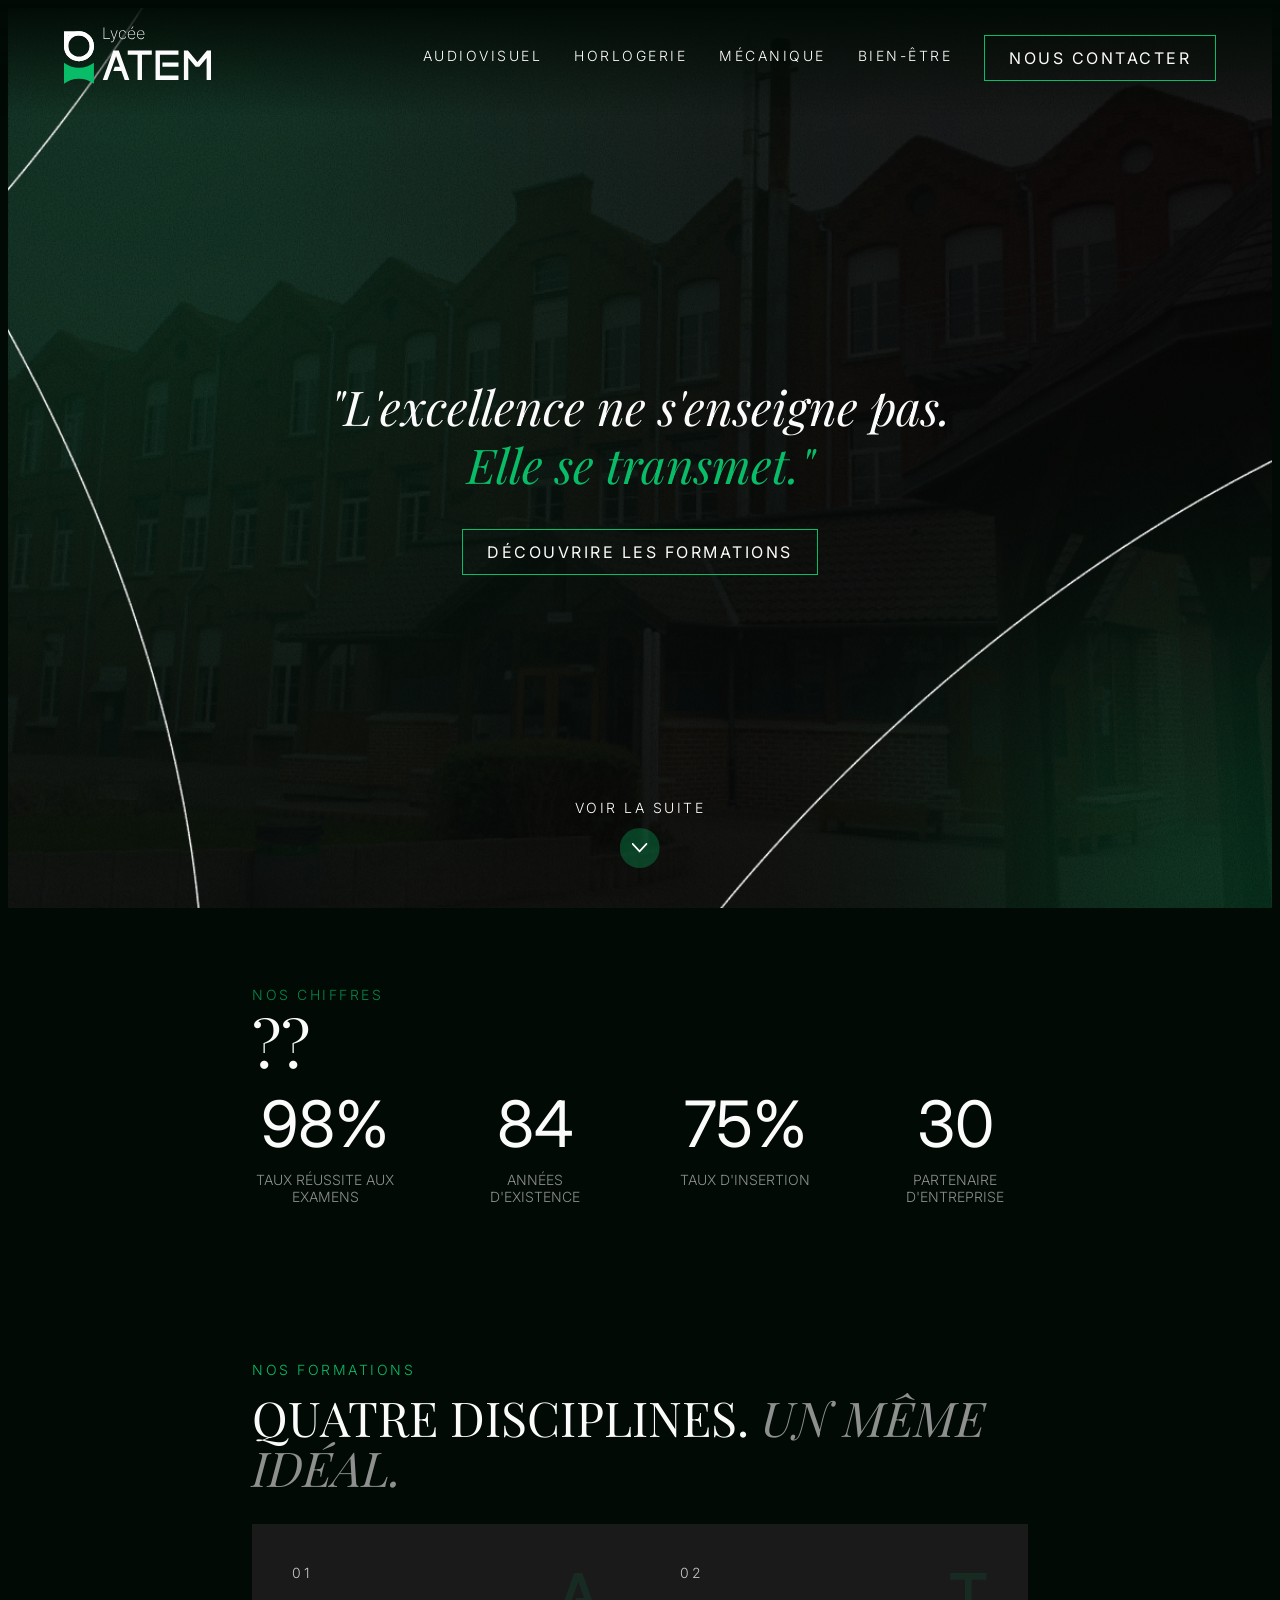
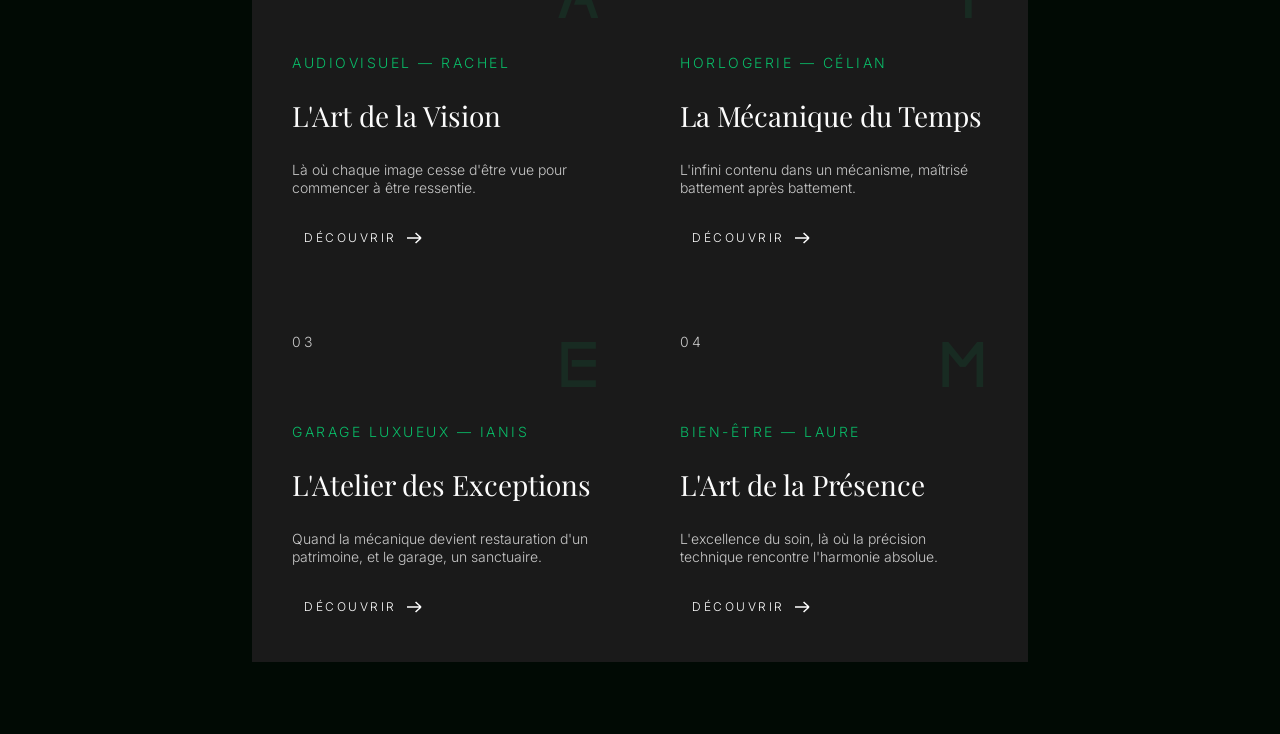
==== index.html @ f6d94c94 "section formations" ====
<!DOCTYPE html>
<html lang="fr">
<head>
    <meta charset="UTF-8">
    <meta name="viewport" content="width=device-width, initial-scale=1.0">
    <link rel="preconnect" href="https://fonts.googleapis.com">
    <link rel="preconnect" href="https://fonts.gstatic.com" crossorigin>
    <link href="https://fonts.googleapis.com/css2?family=Inter:ital,opsz,wght@0,14..32,100..900;1,14..32,100..900&display=swap" rel="stylesheet">
    <link rel="preconnect" href="https://fonts.googleapis.com">
    <link rel="preconnect" href="https://fonts.gstatic.com" crossorigin>
    <link href="https://fonts.googleapis.com/css2?family=Playfair+Display:ital,wght@0,400..900;1,400..900&display=swap" rel="stylesheet">
    <link rel="preconnect" href="https://fonts.googleapis.com">
    <link rel="preconnect" href="https://fonts.gstatic.com" crossorigin>
    <link href="https://fonts.googleapis.com/css2?family=Anta&display=swap" rel="stylesheet">
    <link rel="icon" type="image/svg+xml" href="./assets/img/State=Iconographique.svg">
    <link href="./assets/style.css" rel="stylesheet">
    <title>Lycée ATEM</title>
</head>
<body>
    <header>
        <img src="./assets/img/State=Logo.svg" alt="Logo ATEM">
        <nav>
            <a class="lien" href="audiovisuel.html">Audiovisuel</a>
            <a class="lien" href="horlogerie.html">Horlogerie</a>
            <a class="lien" href="mecanique.html">Mécanique</a>
            <a class="lien" href="bien-etre.html">Bien-être</a>
            <a class="btn btn-lg" href="contact.html">Nous Contacter</a>
        </nav>
    </header>
    <main>
        <section id="hero">
            <h1>"L'excellence ne s'enseigne pas. <span>Elle se transmet."</span></h1>
            <button class="btn btn-lg">Découvrire les formations</button>
            <div class="voir-suite">
                <p>VOIR LA SUITE</p>
                <button class="btn-scroll">
                    <img src="./assets/img/Vector.svg" alt="scroll down">
                </button>
            </div>
        </section>


        <section id="chiffre">
            <div id="titre">
                <p class="sous-titre">
                    nos chiffres
                </p>
                <h1>??</h1>
            </div>
           <div id="content_chiffre">
            <div class="content">
                <h1 class="exeption"> 98% </h1>
                <p>Taux réussite aux examens</p>
            </div>
            <div class="content">
                <h1 class="exeption"> 84 </h1>
                <p>Années d'existence</p>
            </div>
            <div class="content">
                <h1 class="exeption"> 75% </h1>
                <p>Taux d'insertion</p>
            </div>
            <div class="content">
                <h1 class="exeption"> 30 </h1>
                <p>Partenaire d'entreprise</p>
            </div>
           </div>
        </section>


        
        <section id="formations">
            <div class="titre">
                <p class="sous-titre">
                    Nos formations
                </p>
                <h1>quatre disciplines. <span id="gris">Un même idéal.</span></h1>
            </div>

            <div class="formations-grid">
                <div class="card">
                    <div class="card-header">
                        <span class="card-number">01</span>
                        <span class="card-lettre">A</span>
                    </div>
                    <p class="card-tag">AUDIOVISUEL — RACHEL</p>
                    <h2>L'Art de la Vision</h2>
                    <p class="card-desc">Là où chaque image cesse d'être vue pour commencer à être ressentie.</p>
                    <a class="card-link" href="#">DÉCOUVRIR <img src="./assets/img/Icon.svg" alt="fleche"></a>
                </div>
                <div class="card">
                    <div class="card-header">
                        <span class="card-number">02</span>
                        <span class="card-lettre">T</span>
                    </div>
                    <p class="card-tag">Horlogerie — Célian</p>
                    <h2>La Mécanique du Temps</h2>
                    <p class="card-desc">L'infini contenu dans un mécanisme, maîtrisé battement après battement.</p>
                    <a class="card-link" href="#">DÉCOUVRIR <img src="./assets/img/Icon.svg" alt="fleche"></a>
                </div>
                <div class="card">
                    <div class="card-header">
                        <span class="card-number">03</span>
                        <span class="card-lettre">E</span>
                    </div>
                    <p class="card-tag">Garage Luxueux — Ianis</p>
                    <h2>L'Atelier des Exceptions</h2>
                    <p class="card-desc">Quand la mécanique devient restauration d'un patrimoine, et le garage, un sanctuaire.</p>
                    <a class="card-link" href="#">DÉCOUVRIR <img src="./assets/img/Icon.svg" alt="fleche"></a>
                </div>
                <div class="card">
                    <div class="card-header">
                        <span class="card-number">04</span>
                        <span class="card-lettre">M</span>
                    </div>
                    <p class="card-tag">Bien-être — Laure</p>
                    <h2>L'Art de la Présence</h2>
                    <p class="card-desc">L'excellence du soin, là où la précision technique rencontre l'harmonie absolue.</p>
                    <a class="card-link" href="#">DÉCOUVRIR <img src="./assets/img/Icon.svg" alt="fleche"></a>
                </div>
        </section>
    </main>

    <footer>

    </footer>
</body>
</html>
---- assets/style.css ----
:root {
    /*couleur Light*/
    --color-light-50: #ffffff;
    --color-light-100: #fbfbfb;
    --color-light-200: #f7f7f7;
    --color-light-300: #f3f3f3;
    --color-light-400: #efefef;
    --color-light-500: #e6e6e6;
    --color-light-600: #dedede;
    --color-light-700: #d6d6d6;
    --color-light-800: #c9c9c9;
    /*couleur Dark*/
    --color-dark-50: #383838;
    --color-dark-100: #333333;
    --color-dark-200: #2E2E2E;
    --color-dark-300: #292929;
    --color-dark-400: #242424;
    --color-dark-500: #1F1F1F;
    --color-dark-600: #1A1A1A;
    --color-dark-700: #010D04;
    --color-dark-800: #010A04;
    /*couleur Dark*/
    --color-primary-50: #62E7A8;
    --color-primary-100: #55E19F;
    --color-primary-200: #3CD48D;
    --color-primary-300: #22C87A;
    --color-primary-400: #09BC68;
    --color-primary-500: #079854;
    --color-primary-600: #057440;
    --color-primary-700: #04502C;
    --color-primary-800: #033E22;

    /* Familles de polices */
    --font-txt: "Inter", sans-serif;
    --font-titre: "Playfair Display", serif;

    /* Tailles */
    --font-size-txt:   14px;
    --font-size-h2:   28px;
    --font-size-h1:  48px;

    /* Graisse */
    --font-weight-txt: 300;
    --font-weight-h: 400;

    /* Letter spacing */
    --letter-spacing-txt: 2.5px;

    /* Line height */
    --line-height-txt:  18px;
    --line-height-h2: 38px;
    --line-height-h1:  50px;


    /*Bordure*/
    --radius-sm: 8px;
    --radius-md: 14px;
    --radius-lg: 20px;
    --radius-rd: 1000px;

    /*padding*/
    --padding-header: 24px 64px;
}

/*Bouton*/

.btn{
    text-decoration: none;
    text-transform: uppercase;
    background: none;
    font-family: "Inter", sans-serif;
    letter-spacing: 2.5px;
    color: var(--color-light-100);
    border: 1px solid var(--color-primary-400);

    &:hover{
         background-color: color-mix(in srgb, var(--color-primary-400) 10%, transparent);
    }
    
}

.btn-sm{
    padding: 6px 12px;
    font-size: 12px;
}

.btn-md{
    padding: 8px 16px;
    font-size: 14px;
}

.btn-lg{
    padding: 12px 24px;
    font-size: 16px;
}

.titre{
        display: flex;
        flex-direction: column;
        align-items: flex-start;
        align-self: stretch;
    }

.sous-titre{
    font-family: var(--font-txt);
    color: var(--color-primary-400);
    font-size: var(--font-size-txt);
    font-weight: var(--font-weight-txt);
    letter-spacing: var(--letter-spacing-txt);
    text-transform: uppercase;
}




header {
    display: flex;
    justify-content: space-between;
    padding: var(--padding-header);
    background: linear-gradient(to bottom, var(--color-dark-800) 0%, transparent 100%);
    font-family: "Inter", sans-serif;
    letter-spacing: 2.5px;

    position: fixed;
    top: 0;
    left: 0;
    right: 0;
    z-index: 10;

    nav{
        display: flex;
        justify-content: end;
        align-items: center;
        gap: 32px;
    }

    .lien {
    text-decoration: none;
    text-transform: uppercase;
    font-size: 14px;
    font-weight: 300;
    color: var(--color-light-50);
    padding-bottom: 4px;
    position: relative;
    transition: color 200ms ease;

    &::after {
        content: '';
        position: absolute;
        bottom: 0;
        left: 0;
        width: 0%;
        height: 2px;
        background-color: var(--color-primary-400);
        transition: width 300ms ease;
    }

    &:hover {
        color: var(--color-primary-400);
    }

    &:hover::after {
        width: 100%;
    }
}}


body {
    background: var(--color-dark-800);
    color: var(--color-light-100);
}

h1{
    color: var(--color-light-100);
    font-family: var(--font-titre);
    font-size: var(--font-size-h1);
    font-weight: var(--font-weight-h);
    line-height: var(--line-height-h1);
    font-style: italic;
    span{
        color: var(--color-primary-400);
        display: block;
        margin-top: 8px; 
    }
}

#hero {
    position: relative;
    display: flex;
    flex-direction: column;
    align-items: center;
    justify-content: center;
    text-align: center;

    min-height: 100vh;

    background-image: url('./img/Background.png');
    background-size: cover;
    background-position: center;
    background-repeat: no-repeat;

    .btn{
    gap: 35px;
    }
}

.voir-suite {
    position: absolute;
    bottom: 40px;
    left: 50%;
    transform: translateX(-50%);
    display: flex;
    flex-direction: column;
    align-items: center;
    gap: 12px;

    p {
        font-family: var(--font-txt);
        color: var(--color-light-50);
        font-size: var(--font-size-txt);
        font-weight: var(--font-weight-txt);
        letter-spacing: var(--letter-spacing-txt);
        text-transform: uppercase;
        margin: 0;
    }

    .btn-scroll {
        display: flex;
        align-items: center;
        justify-content: center;
        width: 40px;
        height: 40px;
        border-radius: var(--radius-rd);
        border: 2px solid transparent;
        background-color: color-mix(in srgb, var(--color-primary-400) 30%, transparent);
        cursor: pointer;
        transition: all 400ms ease;

        img {
        width: 16px;
        transition: all 400ms ease;
        }

        &:hover {
        transform: scale(0.85) translateY(4px); 
    }
    }
}

#chiffre {
    display: flex;
    padding: 64px 244px;
    flex-direction: column;
    align-items: flex-start; 
    gap: 32px;
    align-self: stretch;

    .sous-titre{
    font-family: var(--font-txt);
    color: var(--color-primary-400);
    font-size: var(--font-size-txt);
    font-weight: var(--font-weight-txt);
    letter-spacing: var(--letter-spacing-txt);
    text-transform: uppercase;
}


    #content_chiffre{
        display: flex;
        align-items: flex-start;
        gap: 64px;
        width: 100%;
    }

    .content{
        display: flex;
        flex: 1;
        width: 200px;
        flex-direction: column;
        justify-content: center;
        align-items: center;
        gap: 8px;
    }
    
    h1{
        margin: 0;
        color: var(--color-light-100);
        font-family: var(--font-titre);
        font-size: 64px;
        font-weight: var(--font-weight-h);
        font-style: normal;    
    }
.exeption{
            font-family: var(--font-txt);
        }

    p{
        font-family: var(--font-txt);
        color: var(--color-light-800);
        font-size: var(--font-size-txt);
        font-weight: var(--font-weight-txt);
        text-transform: uppercase;
        text-align: center;
        opacity: 0.7; 
    }
}

#formations{
    display: flex;
    padding: 64px 244px;
    flex-direction: column;
    align-items: baseline;
    gap: 32px;
    align-self: stretch;

    h1{
        margin: 0;
        color: var(--color-light-100);
        font-family: var(--font-titre);
        font-size: var(--font-size-h1);
        font-weight: var(--font-weight-h);
        line-height: var(--line-height-h1);
        font-style: normal;
        text-transform: uppercase;
        gap: 8px;
        span#gris{
            display: inline;
            color: var(--color-light-800);
            font-style: italic;
            opacity: 0.7;
        } 
    }

    .formations-grid {
        display: grid;
        grid-template-columns: 1fr 1fr; 
        gap: 0px;
    }

    .card {
        display: flex;
        flex-direction: column;
        gap: 12px;
        padding: 40px;
        background-color: var(--color-dark-600);
    }

    .card-header {
    display: flex;
    justify-content: space-between;
    align-items: flex-start;
    }

    .card-number {
        font-family: "Inter", sans-serif;
        color: var(--color-light-800);
        font-size: var(--font-size-txt);
        font-weight: var(--font-weight-txt);
        line-height: var(--line-height-txt);
        letter-spacing: var(--letter-spacing-txt);
    }

    .card-lettre {
        font-family: "Anta", serif; 
        font-size: 64px;
        font-weight: var(--font-weight-h);
        color: var(--color-primary-400);
        line-height: 64px;
        opacity: 0.1;
    }
    .card-tag {
        font-family: "Inter", sans-serif;
        color: var(--color-primary-400);
        font-size: var(--font-size-txt);
        font-weight: var(--font-weight-txt);
        letter-spacing: var(--letter-spacing-txt);
        text-transform: uppercase;
    }

    .card h2 {
        margin: 0;
        font-family: "Playfair Display";
        color: var(--color-light-100);
        font-size: var(--font-size-h2);
        font-weight: var(--font-weight-h);
        line-height: var(--line-height-h2);
    }

    .card-desc {
        font-family: "Inter", sans-serif;
        color: var(--color-light-800);
        font-size: var(--font-size-txt);
        line-height: var(--line-height-txt);
        font-weight: var(--font-weight-txt);
    }

    .card-link {
        font-size: 12px;
        font-weight: var(--font-weight-txt);
        line-height: var(--line-height-txt);
        text-decoration: none;
        text-transform: uppercase;
        background: none;
        font-family: "Inter", sans-serif;
        letter-spacing: 2.5px;
        color: var(--color-light-100);
        display: flex;
        align-items: center;
        gap: 8px;
        align-self: flex-start;
        padding: 6px 12px;
        

        &:hover{
            background-color: color-mix(in srgb, var(--color-primary-400) 10%, transparent);
            border: 1px solid var(--color-primary-400);
        }    
    }
}

   




/*
h1 italique{
    color: var(--color-light-100);
    font-family: var(--font-titre);
    font-size: var(--font-size-h1);
    font-weight: var(--font-weight-h);
    line-height: var(--line-height-h1);
    font-style: italic;
h2 italique{
    color: var(--color-light-100);
    font-family: var(--font-titre);
    font-size: var(--font-size-h2);
    font-weight: var(--font-weight-h);
    line-height: var(--line-height-h2);
    font-style: italic;
 p {
        font-family: var(--font-txt);
        color: var(--color-light-50);
        font-size: var(--font-size-txt);
        font-weight: var(--font-weight-txt);
        letter-spacing: var(--letter-spacing-txt);
        text-transform: uppercase;
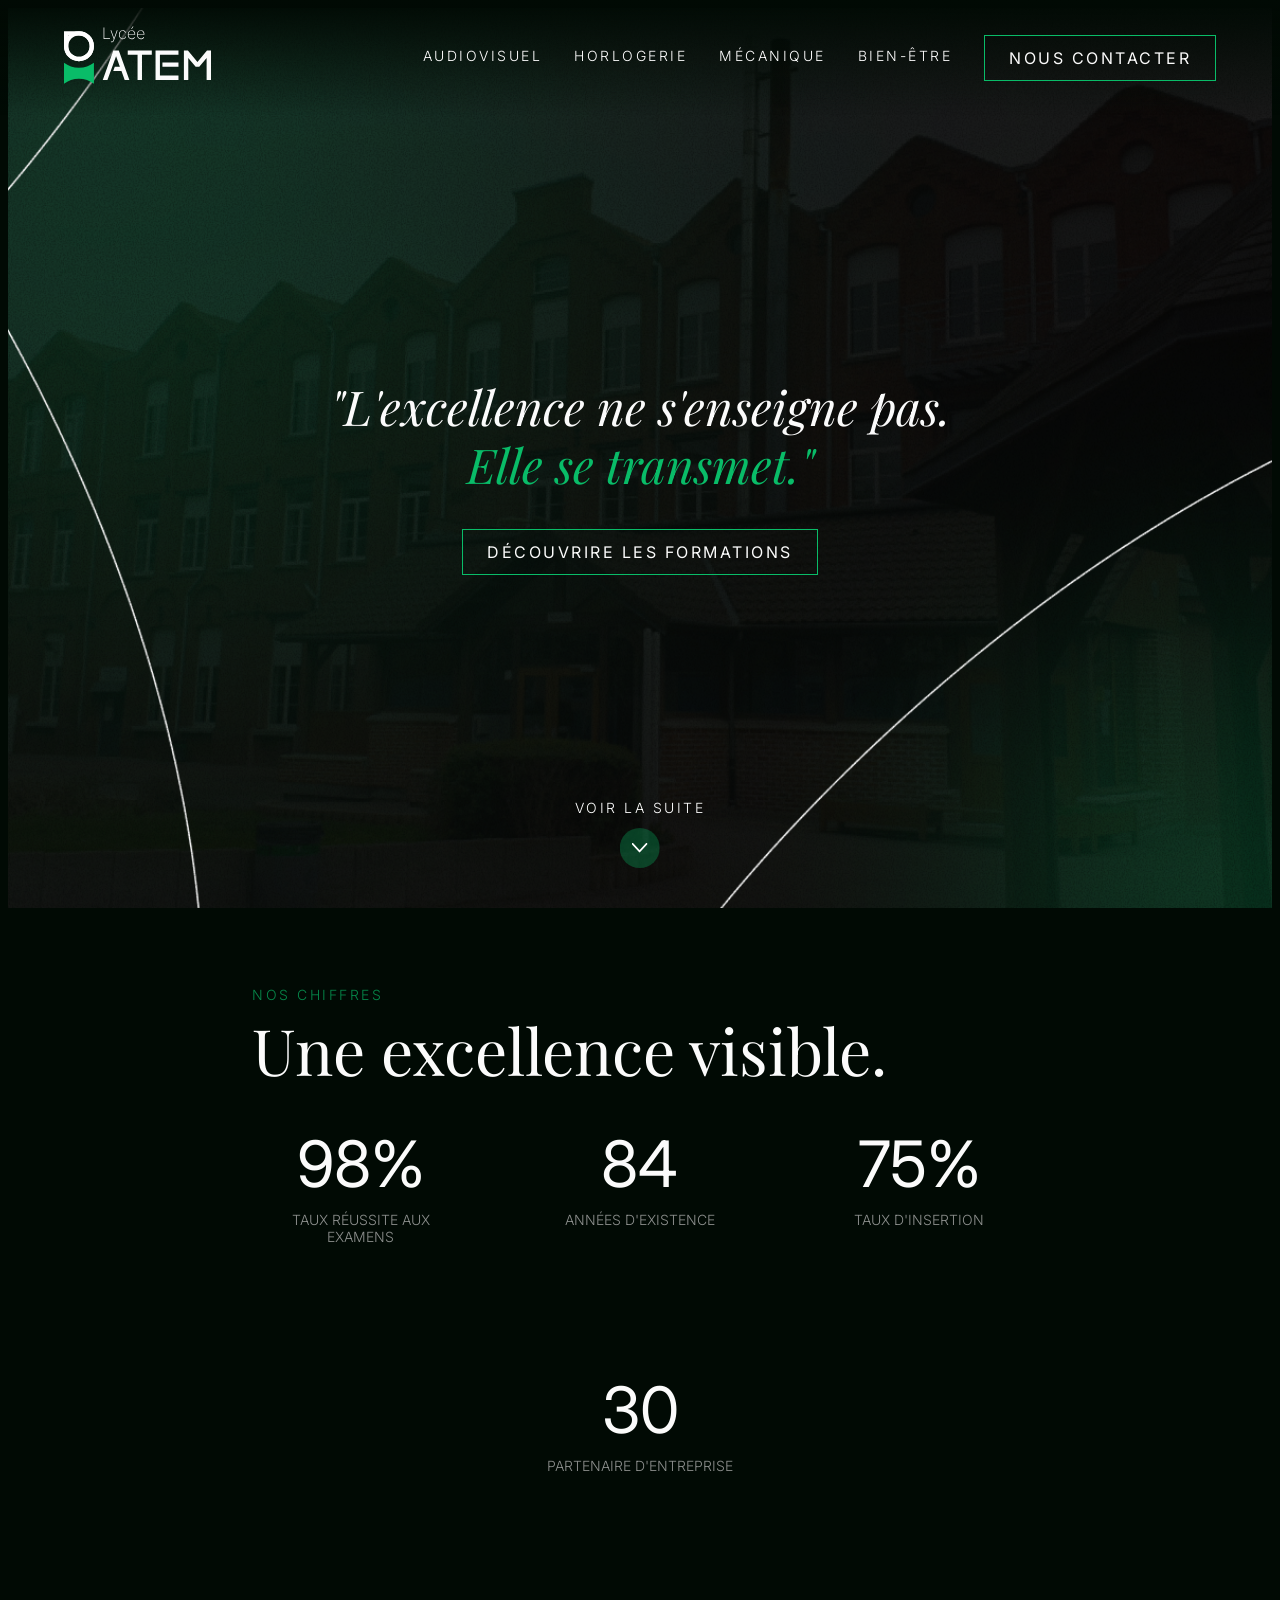
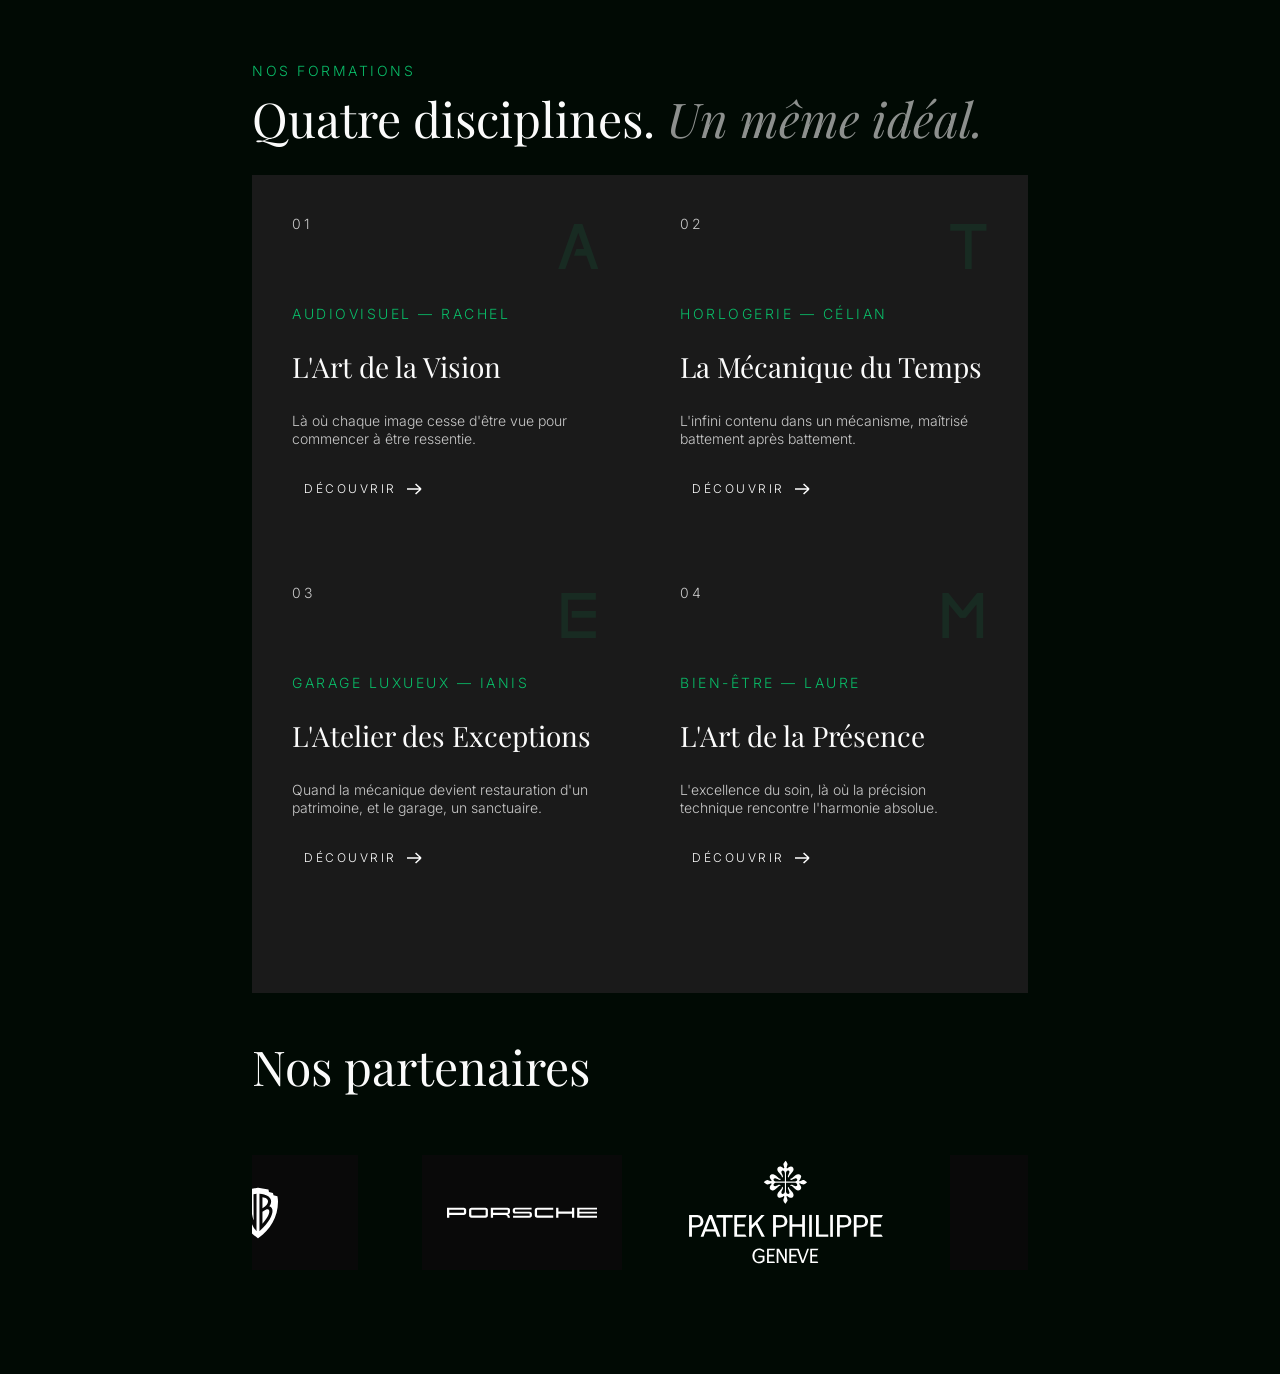
==== commit 85a4cb77: "section caroussel" ====
--- a/index.html
+++ b/index.html
@@ -45,7 +45,7 @@
                 <p class="sous-titre">
                     nos chiffres
                 </p>
-                <h1>??</h1>
+                <h1>Une excellence visible.</h1>
             </div>
            <div id="content_chiffre">
             <div class="content">
@@ -74,7 +74,7 @@
                 <p class="sous-titre">
                     Nos formations
                 </p>
-                <h1>quatre disciplines. <span id="gris">Un même idéal.</span></h1>
+                <h1>Quatre disciplines. <span id="gris">Un même idéal.</span></h1>
             </div>
 
             <div class="formations-grid">
@@ -119,10 +119,24 @@
                     <a class="card-link" href="#">DÉCOUVRIR <img src="./assets/img/Icon.svg" alt="fleche"></a>
                 </div>
         </section>
+
+        <section id="section_caroussel">
+            <h1 class="titre">Nos partenaires</h1>
+            <div id="caroussel">
+                <div class="caroussel-track" id="track">
+                    <img src="/assets/img/WB.svg" alt="logo WB">
+                    <img src="/assets/img/Porche.svg" alt="logo Porche">
+                    <img src="/assets/img/Logo_Patek_Philippe logo.svg" alt="Logo_Patek_Philippe">
+                    <img src="/assets/img/apple.svg" alt="logo apple">
+                    <img src="/assets/img/sony.svg" alt="logo sony">
+                </div>
+            </div>
+        </section>
     </main>
 
     <footer>
 
     </footer>
 </body>
+<script src="/script.js"></script>
 </html>
--- a/assets/style.css
+++ b/assets/style.css
@@ -198,6 +198,7 @@
     background-size: cover;
     background-position: center;
     background-repeat: no-repeat;
+    width: 100%;
 
     .btn{
     gap: 35px;
@@ -251,37 +252,46 @@
     display: flex;
     padding: 64px 244px;
     flex-direction: column;
-    align-items: flex-start; 
+    align-items: flex-start;
     gap: 32px;
     align-self: stretch;
 
-    .sous-titre{
-    font-family: var(--font-txt);
-    color: var(--color-primary-400);
-    font-size: var(--font-size-txt);
-    font-weight: var(--font-weight-txt);
-    letter-spacing: var(--letter-spacing-txt);
-    text-transform: uppercase;
-}
-
-
-    #content_chiffre{
-        display: flex;
-        align-items: flex-start;
-        gap: 64px;
-        width: 100%;
-    }
-
-    .content{
-        display: flex;
-        flex: 1;
-        width: 200px;
+    #titre {
+        display: flex;
         flex-direction: column;
-        justify-content: center;
-        align-items: center;
+        align-items: flex-start; /* aligne à gauche */
         gap: 8px;
     }
-    
+
+    .sous-titre {
+        font-family: var(--font-txt);
+        color: var(--color-primary-400);
+        font-size: var(--font-size-txt);
+        font-weight: var(--font-weight-txt);
+        letter-spacing: var(--letter-spacing-txt);
+        text-transform: uppercase;
+    }
+
+
+
+
+    #content_chiffre {
+    display: flex;
+    flex-wrap: wrap; /* passe à la ligne automatiquement */
+    gap: 62px;
+    width: 100%;
+    }
+
+    .content {
+    display: flex;
+    flex-direction: column;
+    align-items: center;
+    padding: 32px;
+    border-radius: var(--radius-md);
+    flex: 1 1 150px;
+    gap: 8px;
+    }
+
     h1{
         margin: 0;
         color: var(--color-light-100);
@@ -290,8 +300,8 @@
         font-weight: var(--font-weight-h);
         font-style: normal;    
     }
-.exeption{
-            font-family: var(--font-txt);
+    .exeption{
+        font-family: var(--font-txt);
         }
 
     p{
@@ -305,13 +315,14 @@
     }
 }
 
-#formations{
-    display: flex;
+#formations {
+    display: flex;
+    flex-direction: column;
+    gap: 32px;
     padding: 64px 244px;
-    flex-direction: column;
-    align-items: baseline;
-    gap: 32px;
-    align-self: stretch;
+    width: 100%;
+    box-sizing: border-box;
+
 
     h1{
         margin: 0;
@@ -321,7 +332,6 @@
         font-weight: var(--font-weight-h);
         line-height: var(--line-height-h1);
         font-style: normal;
-        text-transform: uppercase;
         gap: 8px;
         span#gris{
             display: inline;
@@ -335,6 +345,8 @@
         display: grid;
         grid-template-columns: 1fr 1fr; 
         gap: 0px;
+        width: 100%;
+        align-items: stretch;
     }
 
     .card {
@@ -343,6 +355,7 @@
         gap: 12px;
         padding: 40px;
         background-color: var(--color-dark-600);
+        height: 100%;
     }
 
     .card-header {
@@ -418,9 +431,44 @@
     }
 }
 
-   
-
-
+#section_caroussel {
+    display: flex;
+    flex-direction: column; 
+    gap: 32px;
+    padding: 64px 244px;
+
+    h1{
+        margin: 0;
+        color: var(--color-light-100);
+        font-family: var(--font-titre);
+        font-size: var(--font-size-h1);
+        font-weight: var(--font-weight-h);
+        line-height: var(--line-height-h1);
+        font-style: normal;
+        gap: 8px;
+    }
+
+    #caroussel {
+    overflow: hidden; /* cache ce qui dépasse */
+    width: 100%;
+    padding: 32px 0;
+
+    .caroussel-track {
+        display: flex;
+        align-items: center;
+        gap: 64px;
+        animation: scroll 10s linear infinite; /* défilement automatique */
+    }
+
+    img {
+        height: 115px;
+        width: 200px;
+        transition: opacity 200ms ease;
+    }
+    }
+
+    
+}   
 
 
 /*
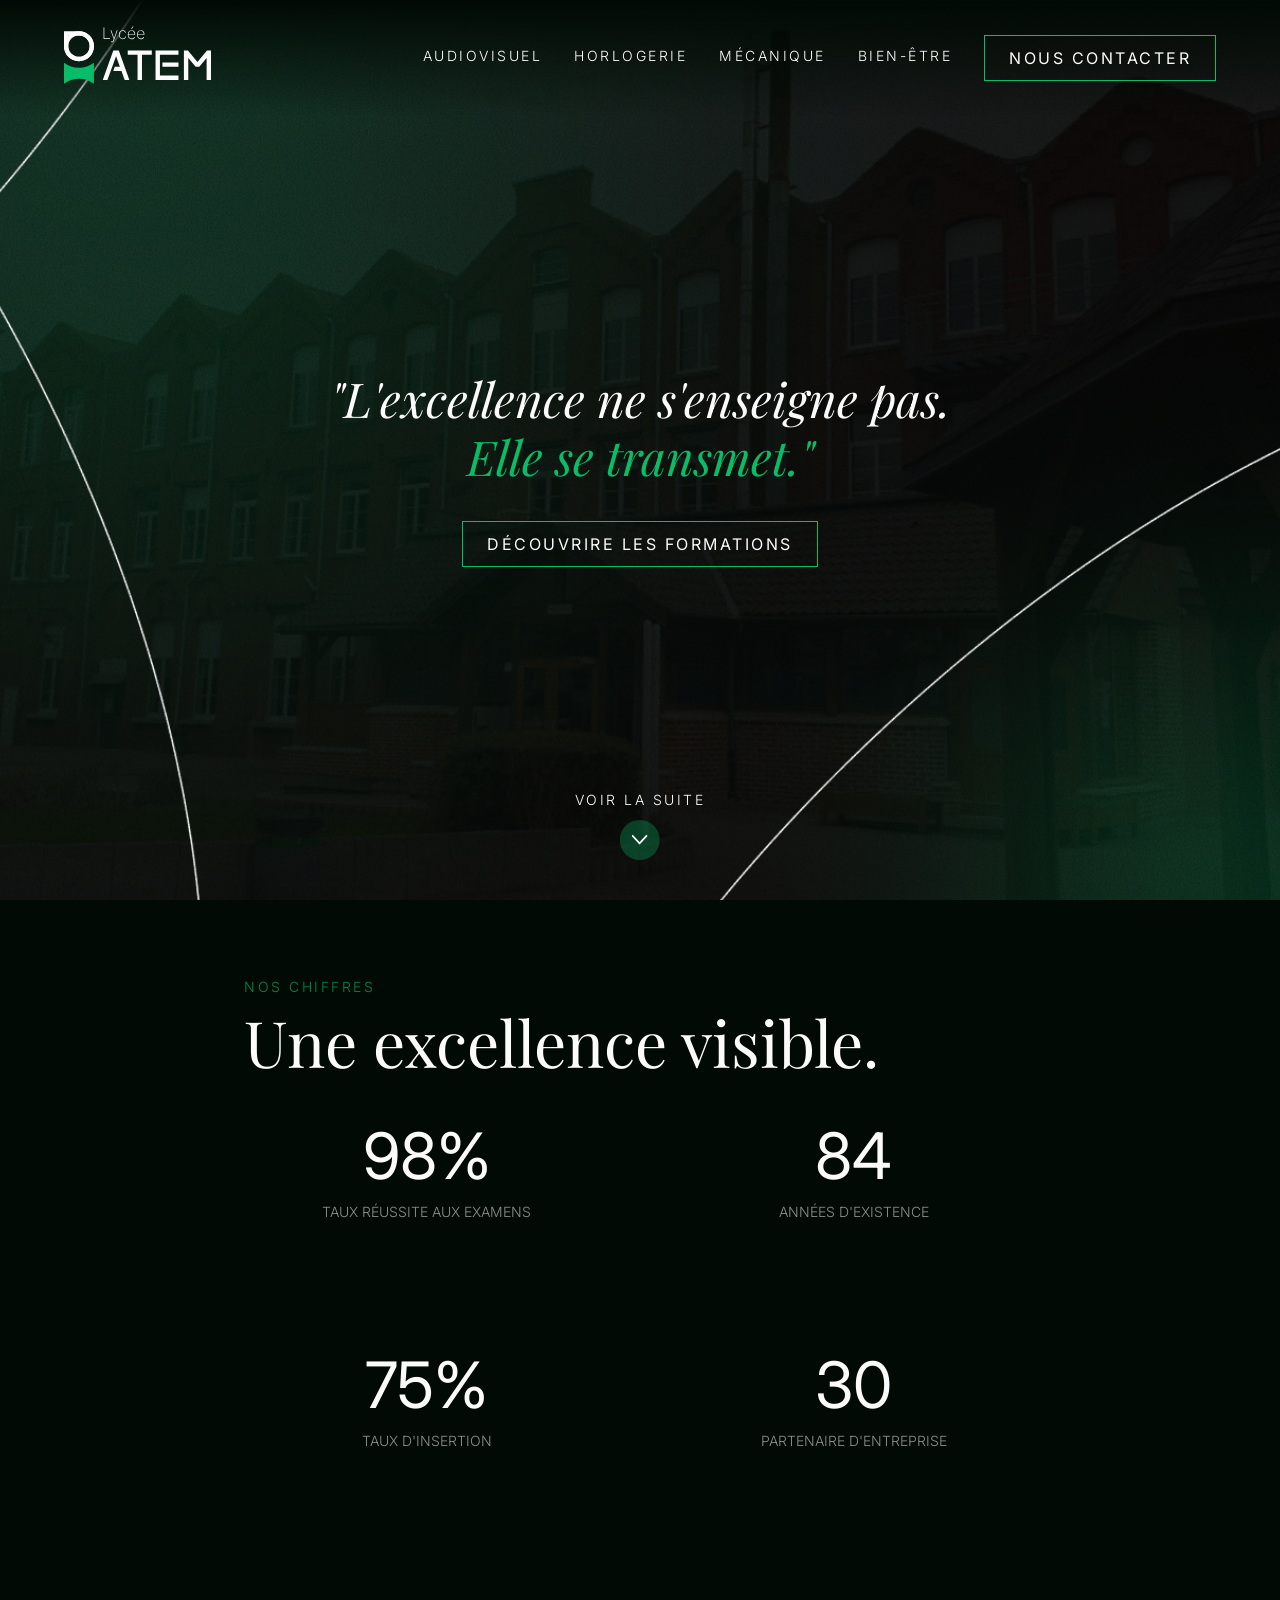
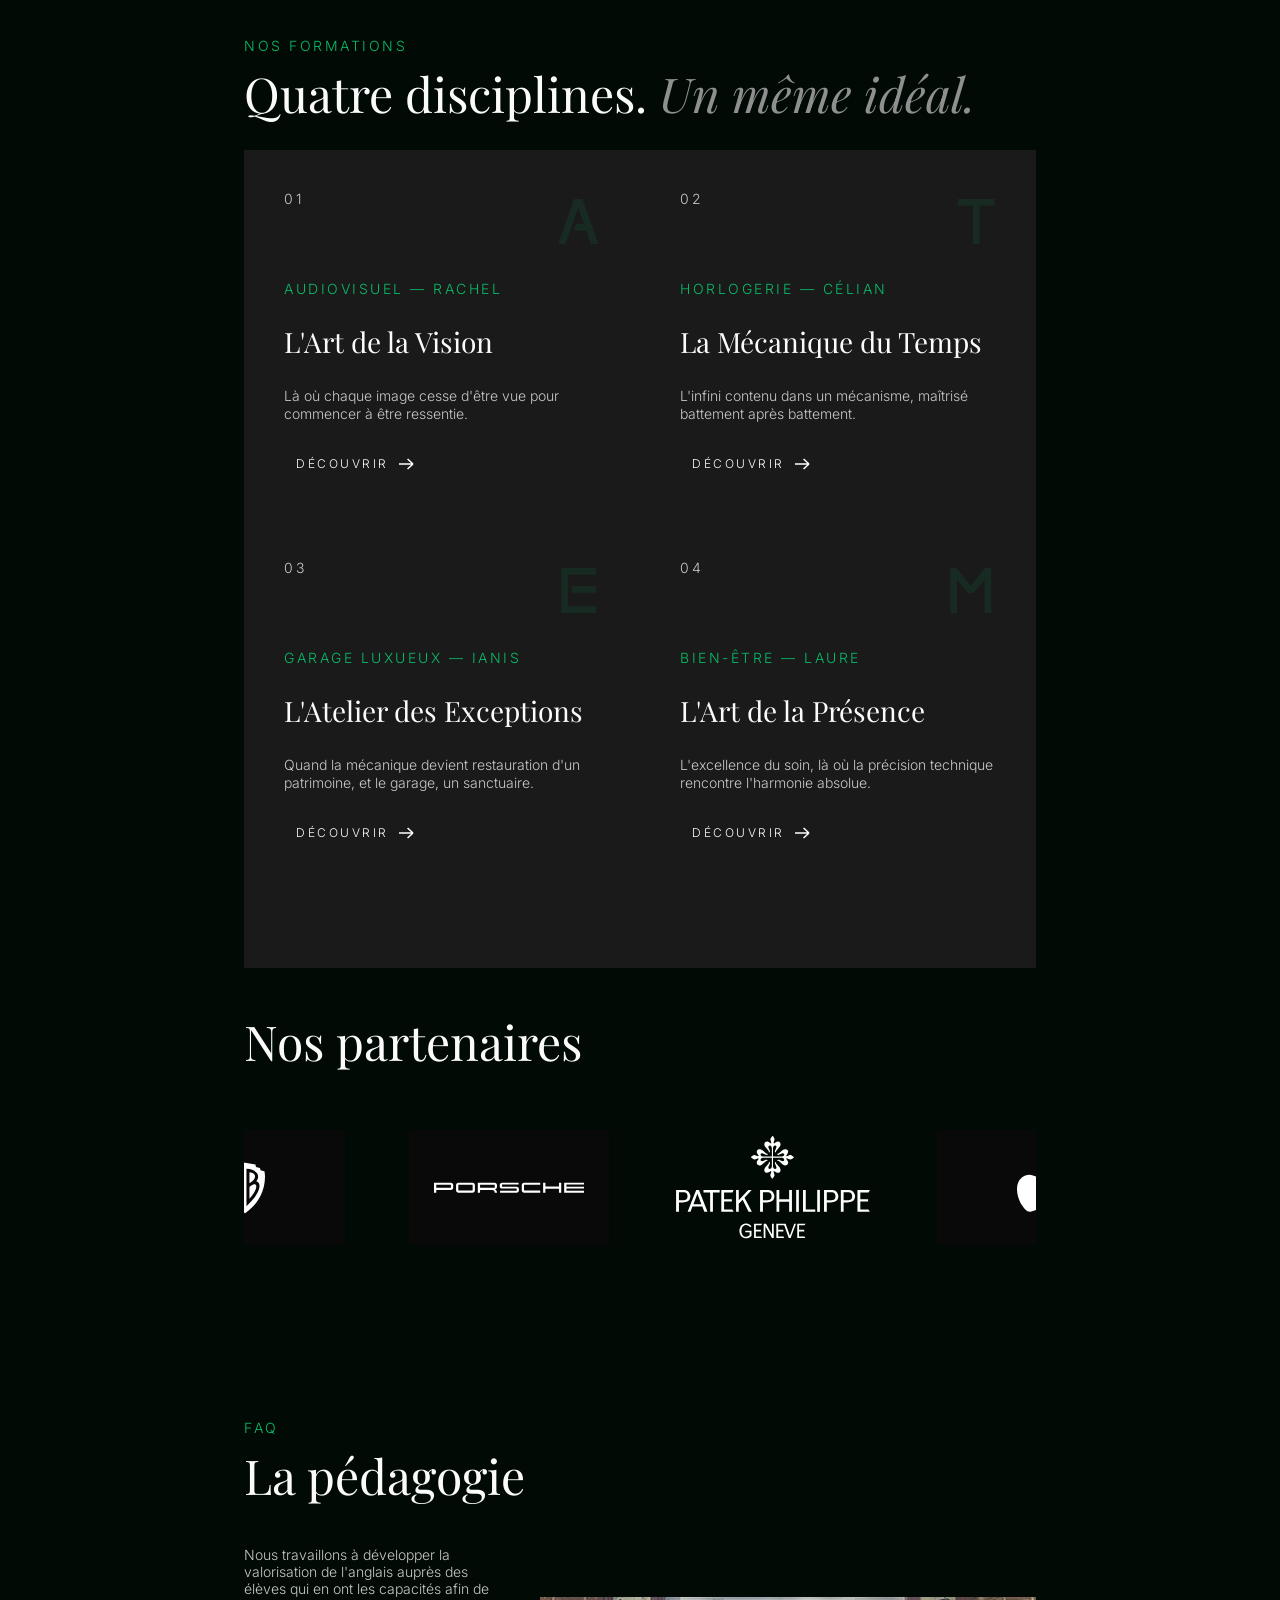
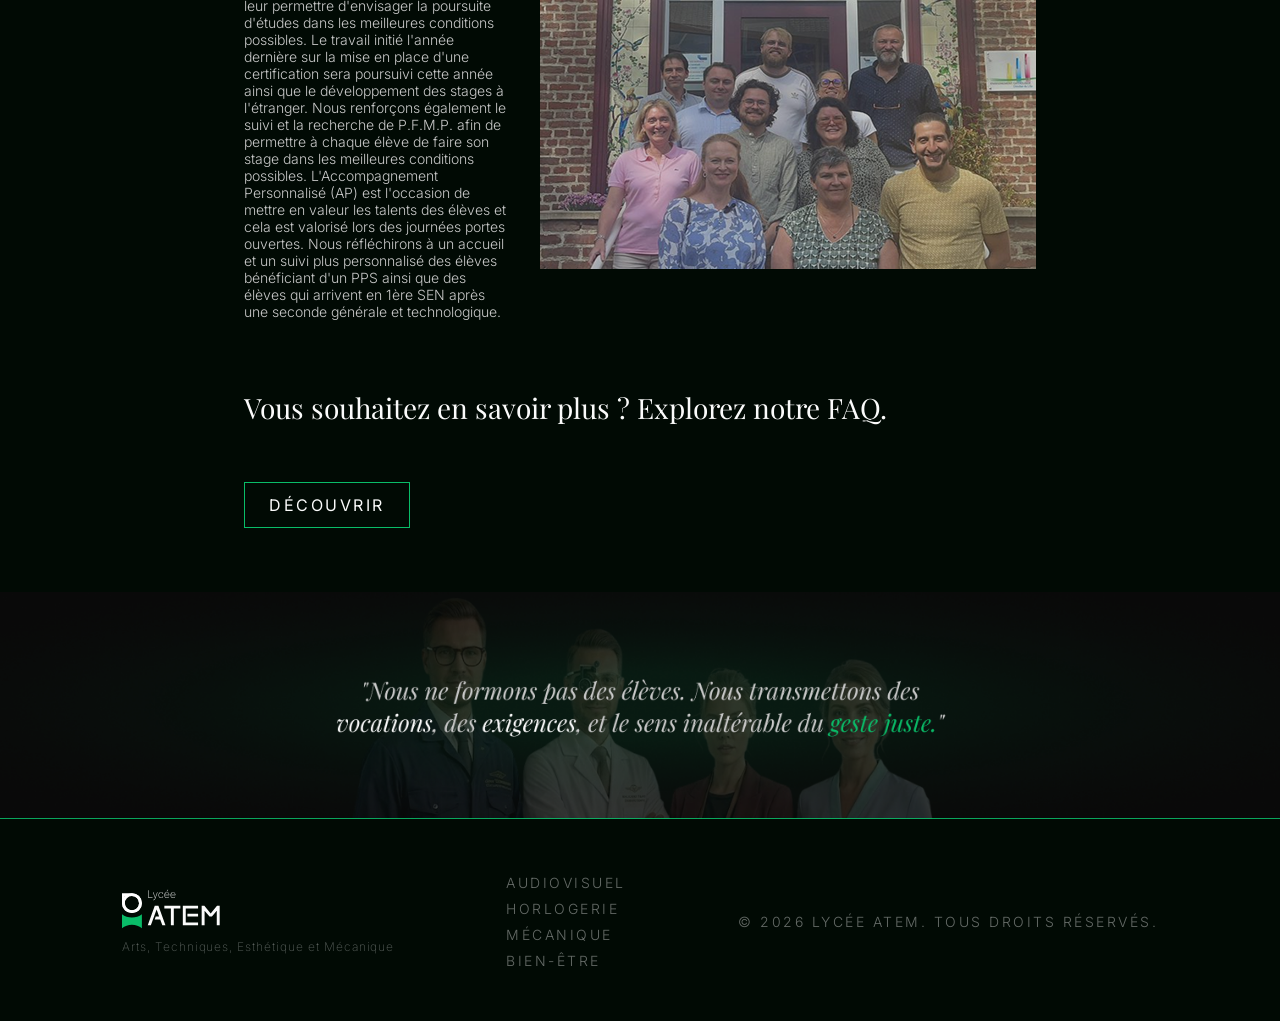
==== commit 97bf6a36: "section pedago + footer" ====
--- a/index.html
+++ b/index.html
@@ -132,10 +132,53 @@
                 </div>
             </div>
         </section>
+
+        <section id="section_pedago">
+            <div class="titre">
+                <p class="sous-titre">
+                    FAQ
+                </p>
+                <h1>La pédagogie</h1>
+            </div>
+            <div id="texte-image">
+                <p id="paragraphe">Nous travaillons à développer la valorisation de l'anglais auprès des élèves qui 
+                    en ont les capacités afin de leur permettre d'envisager la poursuite d'études dans 
+                    les meilleures conditions possibles. Le travail initié l'année dernière sur la mise 
+                    en place d'une certification sera poursuivi cette année ainsi que le développement 
+                    des stages à l'étranger.
+                    Nous renforçons également le suivi et la recherche de P.F.M.P. 
+                    afin de permettre à chaque élève de faire son stage dans les meilleures 
+                    conditions possibles.
+                    L'Accompagnement Personnalisé (AP) est l'occasion de mettre en valeur 
+                    les talents des élèves et cela est valorisé lors des journées portes ouvertes.
+                    Nous réfléchirons à un accueil et un suivi plus personnalisé des élèves bénéficiant 
+                    d'un PPS ainsi que des élèves qui arrivent en 1ère SEN après une seconde générale et 
+                    technologique.
+                </p>
+                <img src="/assets/img/09e8add2b101af034d383817f84cec1abdfa9e99.png">
+            </div>
+            <h2>Vous souhaitez en savoir plus ? Explorez notre FAQ.</h2>
+            <a class="btn btn-lg" href="">Découvrir</a>
+        </section>    
+
+
     </main>
 
-    <footer>
-
+    <footer id="section_footer">
+        <img id="section_img" src="/assets/img/Section.png" alt="voillivoilou">
+        <div id="footer">
+            <div id="logo">
+                <img src="/assets/img/Logo_texte.svg" alt="logo">
+                <p id="signif">Arts, Techniques, Esthétique et Mécanique</p>
+            </div>
+            <div id="lien_foot">
+                <a class="foot" href="audiovisuel.html">Audiovisuel</a>
+                <a class="foot" href="horlogerie.html">Horlogerie</a>
+                <a class="foot" href="mecanique.html">Mécanique</a>
+                <a class="foot" href="bien-etre.html">Bien-être</a>
+            </div>
+            <p class="foot">© 2026 Lycée ATEM. Tous droits réservés.</p>
+        </div>
     </footer>
 </body>
 <script src="/script.js"></script>
--- a/assets/style.css
+++ b/assets/style.css
@@ -168,6 +168,8 @@
 body {
     background: var(--color-dark-800);
     color: var(--color-light-100);
+    margin: 0;
+    padding: 0;
 }
 
 h1{
@@ -288,7 +290,7 @@
     align-items: center;
     padding: 32px;
     border-radius: var(--radius-md);
-    flex: 1 1 150px;
+    flex: 1 1 200px;
     gap: 8px;
     }
 
@@ -457,7 +459,7 @@
         display: flex;
         align-items: center;
         gap: 64px;
-        animation: scroll 10s linear infinite; /* défilement automatique */
+        animation: scroll 10s linear infinite;
     }
 
     img {
@@ -465,10 +467,108 @@
         width: 200px;
         transition: opacity 200ms ease;
     }
-    }
-
+    }  
+} 
+
+#section_pedago {
+    display: flex;
+    padding: 64px 244px;
+    flex-direction: column;
+    align-items: flex-start;
+    gap: 32px;
+    align-self: stretch;
+
+    h1{
+        margin: 0;
+        color: var(--color-light-100);
+        font-family: var(--font-titre);
+        font-size: var(--font-size-h1);
+        font-weight: var(--font-weight-h);
+        line-height: var(--line-height-h1);
+        font-style: normal;
+    }
+
+    #paragraphe{
+        font-family: var(--font-txt);
+        font-size: var(--font-size-txt);
+        font-weight: var(--font-weight-txt);
+        color: var(--color-light-800);
+    }
+
+    #texte-image {
+        display: flex;
+        align-items: center;
+        gap: 32px;
+    }
+
+    h2{
+        font-family: "Playfair Display";
+        color: var(--color-light-100);
+        font-size: var(--font-size-h2);
+        font-weight: var(--font-weight-h);
+        line-height: var(--line-height-h2); 
+    }
+}
+
+
+#section_footer{
+    display: flex;
+    width: 100%;
+    height: auto;
+    padding-bottom: 51px;
+    flex-direction: column;
+    align-items: center;
+    gap: 55px;
     
-}   
+    #section_img {
+        width: 100%;
+        height: auto;
+        display: block;
+    }   
+
+    #footer{
+        display: flex;
+        padding: 0 122px;
+        justify-content: space-between;
+        align-items: center;
+        align-self: stretch;
+
+        #logo{
+            display: flex;
+            flex-direction: column;
+            align-items: flex-start;
+            gap: 4px;
+
+            #signif{
+                margin: 0;
+                color: rgba(251, 251, 251, 0.35);
+                font-family: var(--font-txt);
+                font-size: 12px;
+                font-style: normal;
+                font-weight: 200;
+                line-height: var(--line-height-txt);
+                letter-spacing: 0.96px;
+            }
+        }
+
+        #lien_foot{
+            display: flex;
+            flex-direction: column;
+            align-items: flex-start;
+            gap: 8px;
+        }
+        .foot{
+            color: rgba(251, 251, 251, 0.40);
+            font-family: var(--font-txt);
+            font-size: var(--font-size-txt);
+            font-weight: var(--font-weight-txt);
+            line-height: var(--line-height-txt);
+            letter-spacing: var(--letter-spacing-txt);
+            text-transform: uppercase;
+            text-decoration: none;
+        }
+    }
+}
 
 
 /*
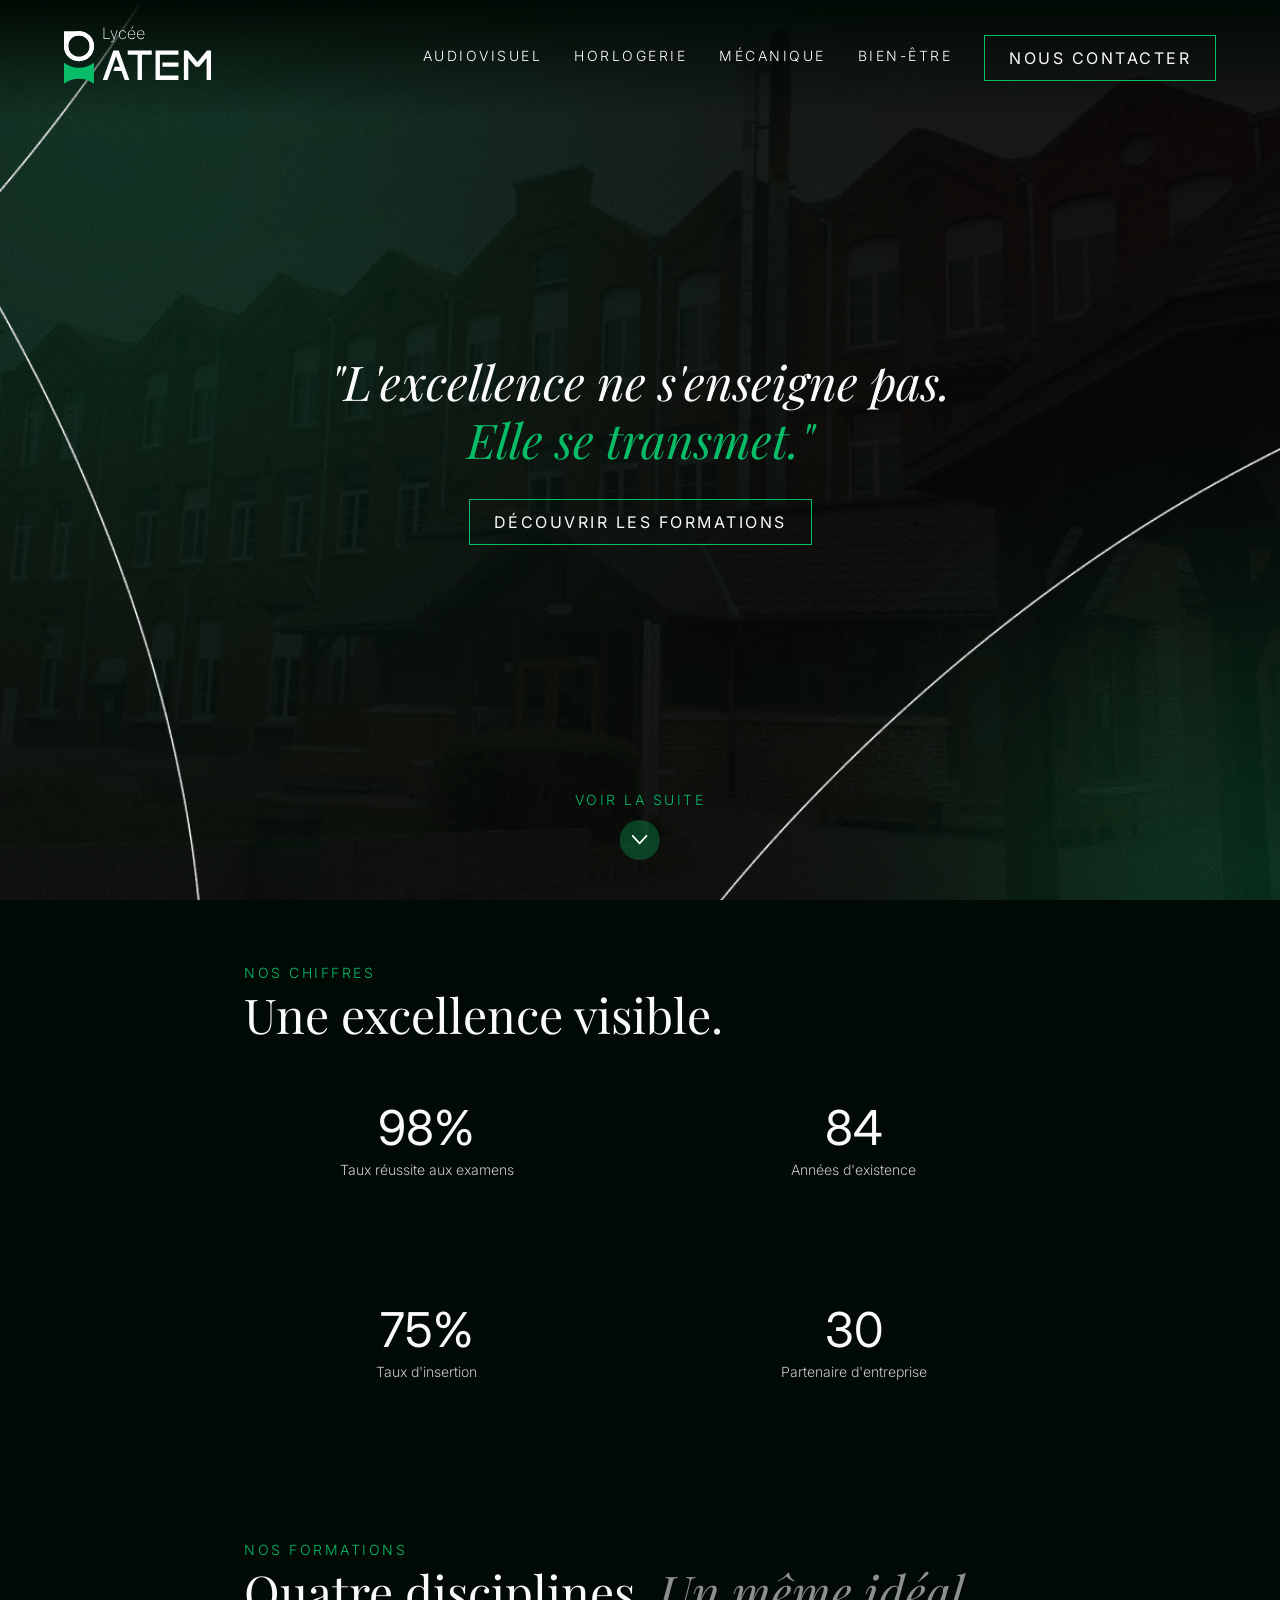
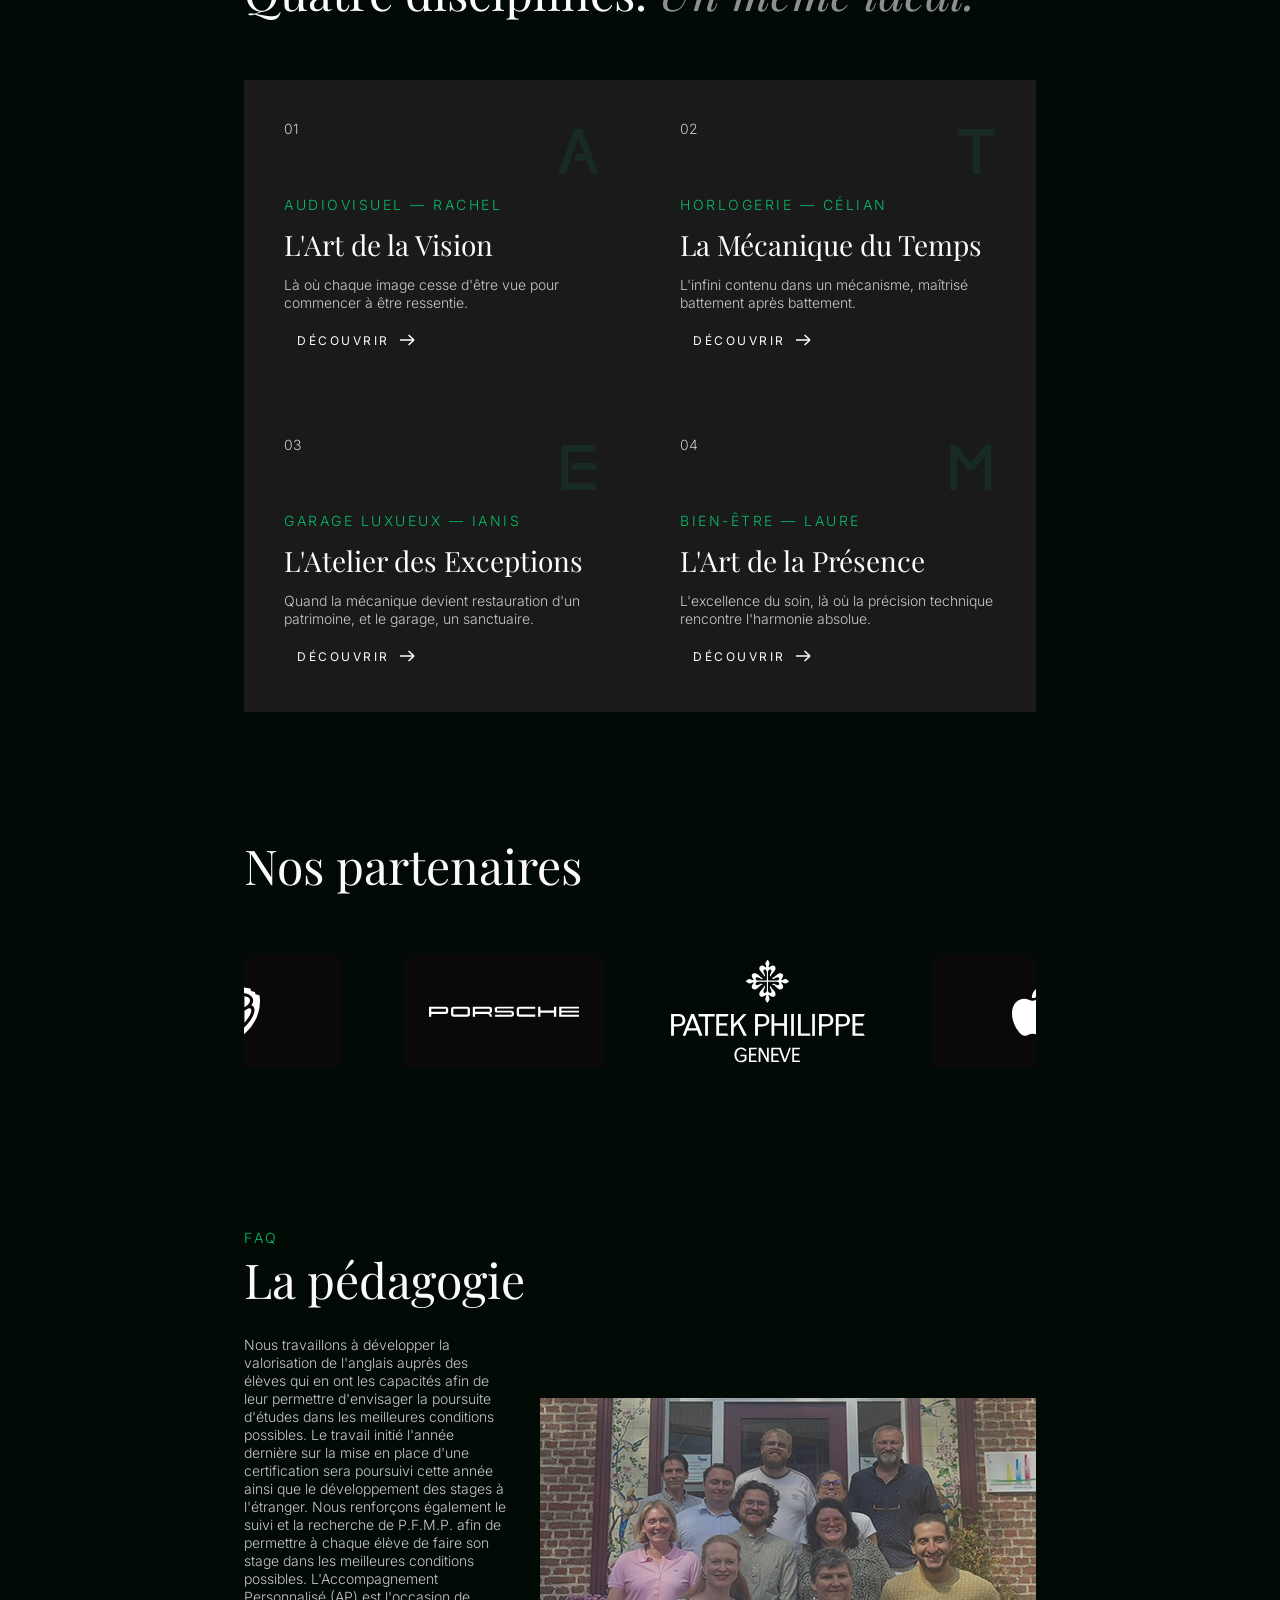
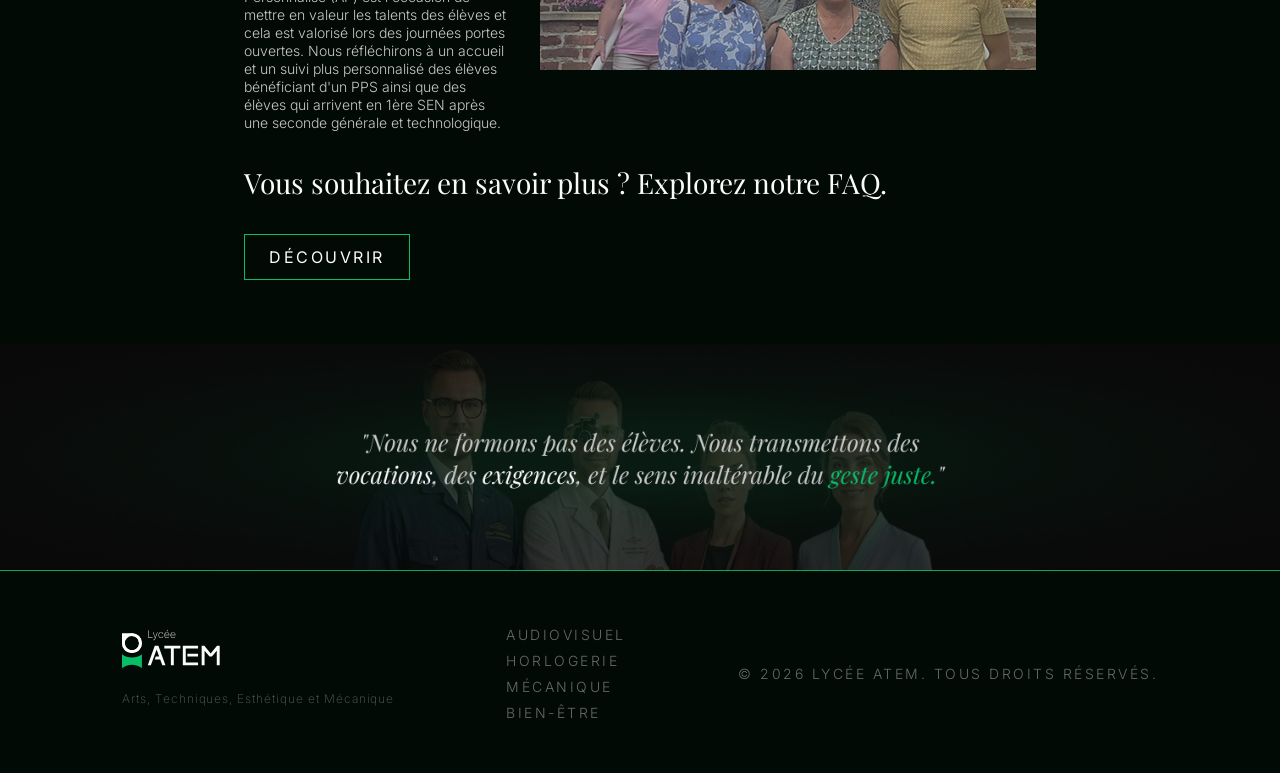
==== commit d5cf9dd6: "reorganisation css" ====
--- a/index.html
+++ b/index.html
@@ -6,17 +6,14 @@
     <link rel="preconnect" href="https://fonts.googleapis.com">
     <link rel="preconnect" href="https://fonts.gstatic.com" crossorigin>
     <link href="https://fonts.googleapis.com/css2?family=Inter:ital,opsz,wght@0,14..32,100..900;1,14..32,100..900&display=swap" rel="stylesheet">
-    <link rel="preconnect" href="https://fonts.googleapis.com">
-    <link rel="preconnect" href="https://fonts.gstatic.com" crossorigin>
     <link href="https://fonts.googleapis.com/css2?family=Playfair+Display:ital,wght@0,400..900;1,400..900&display=swap" rel="stylesheet">
-    <link rel="preconnect" href="https://fonts.googleapis.com">
-    <link rel="preconnect" href="https://fonts.gstatic.com" crossorigin>
     <link href="https://fonts.googleapis.com/css2?family=Anta&display=swap" rel="stylesheet">
     <link rel="icon" type="image/svg+xml" href="./assets/img/State=Iconographique.svg">
     <link href="./assets/style.css" rel="stylesheet">
     <title>Lycée ATEM</title>
 </head>
 <body>
+
     <header>
         <img src="./assets/img/State=Logo.svg" alt="Logo ATEM">
         <nav>
@@ -27,101 +24,106 @@
             <a class="btn btn-lg" href="contact.html">Nous Contacter</a>
         </nav>
     </header>
+
     <main>
+
+        <!-- HERO -->
         <section id="hero">
-            <h1>"L'excellence ne s'enseigne pas. <span>Elle se transmet."</span></h1>
-            <button class="btn btn-lg">Découvrire les formations</button>
+            <h1 class="h1-italic">"L'excellence ne s'enseigne pas.
+                <span>Elle se transmet."</span>
+            </h1>
+            <button class="btn btn-lg">Découvrir les formations</button>
             <div class="voir-suite">
-                <p>VOIR LA SUITE</p>
+                <p class="sous-titre">Voir la suite</p>
                 <button class="btn-scroll">
                     <img src="./assets/img/Vector.svg" alt="scroll down">
                 </button>
             </div>
         </section>
 
-
+        <!-- CHIFFRES -->
         <section id="chiffre">
-            <div id="titre">
-                <p class="sous-titre">
-                    nos chiffres
-                </p>
-                <h1>Une excellence visible.</h1>
+            <div class="titre">
+                <p class="sous-titre">Nos chiffres</p>
+                <h1 class="h1">Une excellence visible.</h1>
             </div>
-           <div id="content_chiffre">
-            <div class="content">
-                <h1 class="exeption"> 98% </h1>
-                <p>Taux réussite aux examens</p>
+            <div id="content_chiffre">
+                <div class="content">
+                    <h1 class="h1 exeption">98%</h1>
+                    <p class="p">Taux réussite aux examens</p>
+                </div>
+                <div class="content">
+                    <h1 class="h1 exeption">84</h1>
+                    <p class="p">Années d'existence</p>
+                </div>
+                <div class="content">
+                    <h1 class="h1 exeption">75%</h1>
+                    <p class="p">Taux d'insertion</p>
+                </div>
+                <div class="content">
+                    <h1 class="h1 exeption">30</h1>
+                    <p class="p">Partenaire d'entreprise</p>
+                </div>
             </div>
-            <div class="content">
-                <h1 class="exeption"> 84 </h1>
-                <p>Années d'existence</p>
-            </div>
-            <div class="content">
-                <h1 class="exeption"> 75% </h1>
-                <p>Taux d'insertion</p>
-            </div>
-            <div class="content">
-                <h1 class="exeption"> 30 </h1>
-                <p>Partenaire d'entreprise</p>
-            </div>
-           </div>
         </section>
 
-
-        
+        <!-- FORMATIONS -->
         <section id="formations">
             <div class="titre">
-                <p class="sous-titre">
-                    Nos formations
-                </p>
-                <h1>Quatre disciplines. <span id="gris">Un même idéal.</span></h1>
+                <p class="sous-titre">Nos formations</p>
+                <h1 class="h1">Quatre disciplines.
+                    <span id="gris">Un même idéal.</span>
+                </h1>
             </div>
-
             <div class="formations-grid">
                 <div class="card">
                     <div class="card-header">
-                        <span class="card-number">01</span>
+                        <span class="card-number p">01</span>
                         <span class="card-lettre">A</span>
                     </div>
-                    <p class="card-tag">AUDIOVISUEL — RACHEL</p>
-                    <h2>L'Art de la Vision</h2>
-                    <p class="card-desc">Là où chaque image cesse d'être vue pour commencer à être ressentie.</p>
-                    <a class="card-link" href="#">DÉCOUVRIR <img src="./assets/img/Icon.svg" alt="fleche"></a>
+                    <p class="card-tag p">AUDIOVISUEL — RACHEL</p>
+                    <h2 class="h2">L'Art de la Vision</h2>
+                    <p class="card-desc p">Là où chaque image cesse d'être vue pour commencer à être ressentie.</p>
+                    <a class="card-link" href="/audiovisuel.html">DÉCOUVRIR <img src="./assets/img/Icon.svg" alt="fleche"></a>
                 </div>
                 <div class="card">
                     <div class="card-header">
-                        <span class="card-number">02</span>
+                        <span class="card-number p">02</span>
                         <span class="card-lettre">T</span>
                     </div>
-                    <p class="card-tag">Horlogerie — Célian</p>
-                    <h2>La Mécanique du Temps</h2>
-                    <p class="card-desc">L'infini contenu dans un mécanisme, maîtrisé battement après battement.</p>
-                    <a class="card-link" href="#">DÉCOUVRIR <img src="./assets/img/Icon.svg" alt="fleche"></a>
+                    <p class="card-tag p">HORLOGERIE — CÉLIAN</p>
+                    <h2 class="h2">La Mécanique du Temps</h2>
+                    <p class="card-desc p">L'infini contenu dans un mécanisme, maîtrisé battement après battement.</p>
+                    <a class="card-link" href="/horlogerie.html">DÉCOUVRIR <img src="./assets/img/Icon.svg" alt="fleche"></a>
                 </div>
                 <div class="card">
                     <div class="card-header">
-                        <span class="card-number">03</span>
+                        <span class="card-number p">03</span>
                         <span class="card-lettre">E</span>
                     </div>
-                    <p class="card-tag">Garage Luxueux — Ianis</p>
-                    <h2>L'Atelier des Exceptions</h2>
-                    <p class="card-desc">Quand la mécanique devient restauration d'un patrimoine, et le garage, un sanctuaire.</p>
-                    <a class="card-link" href="#">DÉCOUVRIR <img src="./assets/img/Icon.svg" alt="fleche"></a>
+                    <p class="card-tag p">GARAGE LUXUEUX — IANIS</p>
+                    <h2 class="h2">L'Atelier des Exceptions</h2>
+                    <p class="card-desc p">Quand la mécanique devient restauration d'un patrimoine, et le garage, un sanctuaire.</p>
+                    <a class="card-link" href="/mecanique.html">DÉCOUVRIR <img src="./assets/img/Icon.svg" alt="fleche"></a>
                 </div>
                 <div class="card">
                     <div class="card-header">
-                        <span class="card-number">04</span>
+                        <span class="card-number p">04</span>
                         <span class="card-lettre">M</span>
                     </div>
-                    <p class="card-tag">Bien-être — Laure</p>
-                    <h2>L'Art de la Présence</h2>
-                    <p class="card-desc">L'excellence du soin, là où la précision technique rencontre l'harmonie absolue.</p>
-                    <a class="card-link" href="#">DÉCOUVRIR <img src="./assets/img/Icon.svg" alt="fleche"></a>
+                    <p class="card-tag p">BIEN-ÊTRE — LAURE</p>
+                    <h2 class="h2">L'Art de la Présence</h2>
+                    <p class="card-desc p">L'excellence du soin, là où la précision technique rencontre l'harmonie absolue.</p>
+                    <a class="card-link" href="/bien-etre.html">DÉCOUVRIR <img src="./assets/img/Icon.svg" alt="fleche"></a>
                 </div>
+            </div>
         </section>
 
+        <!-- CAROUSSEL -->
         <section id="section_caroussel">
-            <h1 class="titre">Nos partenaires</h1>
+            <div class="titre">
+                <h1 class="h1">Nos partenaires</h1>
+            </div>
             <div id="caroussel">
                 <div class="caroussel-track" id="track">
                     <img src="/assets/img/WB.svg" alt="logo WB">
@@ -133,34 +135,32 @@
             </div>
         </section>
 
+        <!-- PÉDAGOGIE -->
         <section id="section_pedago">
             <div class="titre">
-                <p class="sous-titre">
-                    FAQ
-                </p>
-                <h1>La pédagogie</h1>
+                <p class="sous-titre">FAQ</p>
+                <h1 class="h1">La pédagogie</h1>
             </div>
             <div id="texte-image">
-                <p id="paragraphe">Nous travaillons à développer la valorisation de l'anglais auprès des élèves qui 
-                    en ont les capacités afin de leur permettre d'envisager la poursuite d'études dans 
-                    les meilleures conditions possibles. Le travail initié l'année dernière sur la mise 
-                    en place d'une certification sera poursuivi cette année ainsi que le développement 
+                <p class="p" id="paragraphe">Nous travaillons à développer la valorisation de l'anglais auprès des élèves qui
+                    en ont les capacités afin de leur permettre d'envisager la poursuite d'études dans
+                    les meilleures conditions possibles. Le travail initié l'année dernière sur la mise
+                    en place d'une certification sera poursuivi cette année ainsi que le développement
                     des stages à l'étranger.
-                    Nous renforçons également le suivi et la recherche de P.F.M.P. 
-                    afin de permettre à chaque élève de faire son stage dans les meilleures 
+                    Nous renforçons également le suivi et la recherche de P.F.M.P.
+                    afin de permettre à chaque élève de faire son stage dans les meilleures
                     conditions possibles.
-                    L'Accompagnement Personnalisé (AP) est l'occasion de mettre en valeur 
+                    L'Accompagnement Personnalisé (AP) est l'occasion de mettre en valeur
                     les talents des élèves et cela est valorisé lors des journées portes ouvertes.
-                    Nous réfléchirons à un accueil et un suivi plus personnalisé des élèves bénéficiant 
-                    d'un PPS ainsi que des élèves qui arrivent en 1ère SEN après une seconde générale et 
+                    Nous réfléchirons à un accueil et un suivi plus personnalisé des élèves bénéficiant
+                    d'un PPS ainsi que des élèves qui arrivent en 1ère SEN après une seconde générale et
                     technologique.
                 </p>
                 <img src="/assets/img/09e8add2b101af034d383817f84cec1abdfa9e99.png">
             </div>
-            <h2>Vous souhaitez en savoir plus ? Explorez notre FAQ.</h2>
-            <a class="btn btn-lg" href="">Découvrir</a>
-        </section>    
-
+            <h2 class="h2">Vous souhaitez en savoir plus ? Explorez notre FAQ.</h2>
+            <a class="btn btn-lg" href="/faq.html">Découvrir</a>
+        </section>
 
     </main>
 
@@ -180,6 +180,7 @@
             <p class="foot">© 2026 Lycée ATEM. Tous droits réservés.</p>
         </div>
     </footer>
+
+    <script src="/script.js"></script>
 </body>
-<script src="/script.js"></script>
 </html>
--- a/assets/style.css
+++ b/assets/style.css
@@ -1,6 +1,6 @@
 :root {
-    /*couleur Light*/
-    --color-light-50: #ffffff;
+    /* Couleurs Light */
+    --color-light-50:  #ffffff;
     --color-light-100: #fbfbfb;
     --color-light-200: #f7f7f7;
     --color-light-300: #f3f3f3;
@@ -9,8 +9,9 @@
     --color-light-600: #dedede;
     --color-light-700: #d6d6d6;
     --color-light-800: #c9c9c9;
-    /*couleur Dark*/
-    --color-dark-50: #383838;
+
+    /* Couleurs Dark */
+    --color-dark-50:  #383838;
     --color-dark-100: #333333;
     --color-dark-200: #2E2E2E;
     --color-dark-300: #292929;
@@ -19,8 +20,9 @@
     --color-dark-600: #1A1A1A;
     --color-dark-700: #010D04;
     --color-dark-800: #010A04;
-    /*couleur Dark*/
-    --color-primary-50: #62E7A8;
+
+    /* Couleurs Primary */
+    --color-primary-50:  #62E7A8;
     --color-primary-100: #55E19F;
     --color-primary-200: #3CD48D;
     --color-primary-300: #22C87A;
@@ -30,161 +32,226 @@
     --color-primary-700: #04502C;
     --color-primary-800: #033E22;
 
-    /* Familles de polices */
-    --font-txt: "Inter", sans-serif;
+    /* Polices */
+    --font-txt:   "Inter", sans-serif;
     --font-titre: "Playfair Display", serif;
 
-    /* Tailles */
-    --font-size-txt:   14px;
-    --font-size-h2:   28px;
+    /* Tailles de police */
+    --font-size-txt: 14px;
+    --font-size-h2:  28px;
     --font-size-h1:  48px;
 
-    /* Graisse */
+    /* Graisses */
     --font-weight-txt: 300;
-    --font-weight-h: 400;
+    --font-weight-h:   400;
 
     /* Letter spacing */
     --letter-spacing-txt: 2.5px;
 
     /* Line height */
-    --line-height-txt:  18px;
-    --line-height-h2: 38px;
+    --line-height-txt: 18px;
+    --line-height-h2:  38px;
     --line-height-h1:  50px;
 
-
-    /*Bordure*/
+    /* Bordures */
     --radius-sm: 8px;
     --radius-md: 14px;
     --radius-lg: 20px;
     --radius-rd: 1000px;
 
-    /*padding*/
-    --padding-header: 24px 64px;
-}
-
-/*Bouton*/
-
-.btn{
-    text-decoration: none;
-    text-transform: uppercase;
-    background: none;
-    font-family: "Inter", sans-serif;
-    letter-spacing: 2.5px;
+    /* Espacements */
+    --padding-header:   24px 64px;
+    --padding-section:  64px 244px;
+}
+
+/* =====================
+   BASE
+   ===================== */
+
+*, *::before, *::after {
+    box-sizing: border-box;
+}
+
+body {
+    margin: 0;
+    padding: 0;
+    background: var(--color-dark-800);
     color: var(--color-light-100);
-    border: 1px solid var(--color-primary-400);
-
-    &:hover{
-         background-color: color-mix(in srgb, var(--color-primary-400) 10%, transparent);
-    }
-    
-}
-
-.btn-sm{
-    padding: 6px 12px;
-    font-size: 12px;
-}
-
-.btn-md{
-    padding: 8px 16px;
-    font-size: 14px;
-}
-
-.btn-lg{
-    padding: 12px 24px;
-    font-size: 16px;
-}
-
-.titre{
-        display: flex;
-        flex-direction: column;
-        align-items: flex-start;
-        align-self: stretch;
-    }
-
-.sous-titre{
+}
+
+/* =====================
+   TYPOGRAPHIE
+   ===================== */
+
+.h1 {
+    margin: 0;
+    font-family: var(--font-titre);
+    font-size: var(--font-size-h1);
+    font-weight: var(--font-weight-h);
+    line-height: var(--line-height-h1);
+    color: var(--color-light-100);
+    font-style: normal;
+
+    &.exeption{
+        font-family: var(--font-txt);
+    }
+}
+
+.h1-italic {
+    margin: 0;
+    font-family: var(--font-titre);
+    font-size: var(--font-size-h1);
+    font-weight: var(--font-weight-h);
+    line-height: var(--line-height-h1);
+    color: var(--color-light-100);
+    font-style: italic;
+
+    span {
+        color: var(--color-primary-400);
+        display: block;
+        margin-top: 8px;
+    }
+}
+
+.h2 {
+    margin: 0;
+    font-family: var(--font-titre);
+    font-size: var(--font-size-h2);
+    font-weight: var(--font-weight-h);
+    line-height: var(--line-height-h2);
+    color: var(--color-light-100);
+    font-style: normal;
+}
+
+.h2-italic {
+    margin: 0;
+    font-family: var(--font-titre);
+    font-size: var(--font-size-h2);
+    font-weight: var(--font-weight-h);
+    line-height: var(--line-height-h2);
+    color: var(--color-light-100);
+    font-style: italic;
+}
+
+.p {
+    margin: 0;
     font-family: var(--font-txt);
-    color: var(--color-primary-400);
+    font-size: var(--font-size-txt);
+    font-weight: var(--font-weight-txt);
+    line-height: var(--line-height-txt);
+    color: var(--color-light-800);
+}
+
+.sous-titre {
+    font-family: var(--font-txt);
     font-size: var(--font-size-txt);
     font-weight: var(--font-weight-txt);
     letter-spacing: var(--letter-spacing-txt);
     text-transform: uppercase;
-}
-
-
-
+    color: var(--color-primary-400);
+    margin: 0;
+}
+
+/* =====================
+   BOUTONS
+   ===================== */
+
+.btn {
+    display: inline-flex;
+    align-items: center;
+    gap: 8px;
+    text-decoration: none;
+    text-transform: uppercase;
+    background: none;
+    font-family: var(--font-txt);
+    letter-spacing: var(--letter-spacing-txt);
+    color: var(--color-light-100);
+    border: 1px solid var(--color-primary-400);
+    cursor: pointer;
+    transition: background 200ms ease;
+
+    &:hover {
+        background-color: color-mix(in srgb, var(--color-primary-400) 10%, transparent);
+    }
+}
+
+.btn-sm { padding: 6px 12px;  font-size: 12px; }
+.btn-md { padding: 8px 16px;  font-size: 14px; }
+.btn-lg { padding: 12px 24px; font-size: 16px; }
+
+/* =====================
+   COMPOSANTS RÉUTILISABLES
+   ===================== */
+
+.titre {
+    display: flex;
+    flex-direction: column;
+    align-items: flex-start;
+    gap: 8px;
+}
+
+.section {
+    display: flex;
+    flex-direction: column;
+    align-items: flex-start;
+    gap: 32px;
+    padding: var(--padding-section);
+    width: 100%;
+}
+
+/* =====================
+   HEADER
+   ===================== */
 
 header {
     display: flex;
     justify-content: space-between;
+    align-items: center;
     padding: var(--padding-header);
     background: linear-gradient(to bottom, var(--color-dark-800) 0%, transparent 100%);
-    font-family: "Inter", sans-serif;
-    letter-spacing: 2.5px;
-
+    font-family: var(--font-txt);
     position: fixed;
     top: 0;
     left: 0;
     right: 0;
     z-index: 10;
 
-    nav{
-        display: flex;
-        justify-content: end;
+    nav {
+        display: flex;
         align-items: center;
         gap: 32px;
     }
 
     .lien {
-    text-decoration: none;
-    text-transform: uppercase;
-    font-size: 14px;
-    font-weight: 300;
-    color: var(--color-light-50);
-    padding-bottom: 4px;
-    position: relative;
-    transition: color 200ms ease;
-
-    &::after {
-        content: '';
-        position: absolute;
-        bottom: 0;
-        left: 0;
-        width: 0%;
-        height: 2px;
-        background-color: var(--color-primary-400);
-        transition: width 300ms ease;
-    }
-
-    &:hover {
-        color: var(--color-primary-400);
-    }
-
-    &:hover::after {
-        width: 100%;
-    }
-}}
-
-
-body {
-    background: var(--color-dark-800);
-    color: var(--color-light-100);
-    margin: 0;
-    padding: 0;
-}
-
-h1{
-    color: var(--color-light-100);
-    font-family: var(--font-titre);
-    font-size: var(--font-size-h1);
-    font-weight: var(--font-weight-h);
-    line-height: var(--line-height-h1);
-    font-style: italic;
-    span{
-        color: var(--color-primary-400);
-        display: block;
-        margin-top: 8px; 
-    }
-}
+        text-decoration: none;
+        text-transform: uppercase;
+        font-size: var(--font-size-txt);
+        font-weight: var(--font-weight-txt);
+        letter-spacing: var(--letter-spacing-txt);
+        color: var(--color-light-50);
+        padding-bottom: 4px;
+        position: relative;
+        transition: color 200ms ease;
+
+        &::after {
+            content: '';
+            position: absolute;
+            bottom: 0;
+            left: 0;
+            width: 0%;
+            height: 2px;
+            background-color: var(--color-primary-400);
+            transition: width 300ms ease;
+        }
+
+        &:hover { color: var(--color-primary-400); }
+        &:hover::after { width: 100%; }
+    }
+}
+
+/* =====================
+   HERO
+   ===================== */
 
 #hero {
     position: relative;
@@ -193,18 +260,13 @@
     align-items: center;
     justify-content: center;
     text-align: center;
-
     min-height: 100vh;
-
+    width: 100%;
     background-image: url('./img/Background.png');
     background-size: cover;
     background-position: center;
     background-repeat: no-repeat;
-    width: 100%;
-
-    .btn{
     gap: 35px;
-    }
 }
 
 .voir-suite {
@@ -216,16 +278,6 @@
     flex-direction: column;
     align-items: center;
     gap: 12px;
-
-    p {
-        font-family: var(--font-txt);
-        color: var(--color-light-50);
-        font-size: var(--font-size-txt);
-        font-weight: var(--font-weight-txt);
-        letter-spacing: var(--letter-spacing-txt);
-        text-transform: uppercase;
-        margin: 0;
-    }
 
     .btn-scroll {
         display: flex;
@@ -239,116 +291,62 @@
         cursor: pointer;
         transition: all 400ms ease;
 
-        img {
-        width: 16px;
-        transition: all 400ms ease;
-        }
-
-        &:hover {
-        transform: scale(0.85) translateY(4px); 
-    }
-    }
-}
+        img { width: 16px; }
+
+        &:hover { transform: scale(0.85) translateY(4px); }
+    }
+}
+
+/* =====================
+   CHIFFRES
+   ===================== */
 
 #chiffre {
     display: flex;
-    padding: 64px 244px;
     flex-direction: column;
     align-items: flex-start;
     gap: 32px;
-    align-self: stretch;
-
-    #titre {
+    padding: var(--padding-section);
+
+    #content_chiffre {
+        display: flex;
+        flex-wrap: wrap;
+        gap: 62px;
+        width: 100%;
+    }
+
+    .content {
         display: flex;
         flex-direction: column;
-        align-items: flex-start; /* aligne à gauche */
+        align-items: center;
+        padding: 32px;
+        flex: 1 1 300px;
         gap: 8px;
     }
-
-    .sous-titre {
-        font-family: var(--font-txt);
-        color: var(--color-primary-400);
-        font-size: var(--font-size-txt);
-        font-weight: var(--font-weight-txt);
-        letter-spacing: var(--letter-spacing-txt);
-        text-transform: uppercase;
-    }
-
-
-
-
-    #content_chiffre {
-    display: flex;
-    flex-wrap: wrap; /* passe à la ligne automatiquement */
-    gap: 62px;
+}
+
+/* =====================
+   FORMATIONS
+   ===================== */
+
+#formations {
+    display: flex;
+    flex-direction: column;
+    gap: 64px;
+    padding: var(--padding-section);
     width: 100%;
-    }
-
-    .content {
-    display: flex;
-    flex-direction: column;
-    align-items: center;
-    padding: 32px;
-    border-radius: var(--radius-md);
-    flex: 1 1 200px;
-    gap: 8px;
-    }
-
-    h1{
-        margin: 0;
-        color: var(--color-light-100);
-        font-family: var(--font-titre);
-        font-size: 64px;
-        font-weight: var(--font-weight-h);
-        font-style: normal;    
-    }
-    .exeption{
-        font-family: var(--font-txt);
-        }
-
-    p{
-        font-family: var(--font-txt);
+
+    span#gris {
+        display: inline;
         color: var(--color-light-800);
-        font-size: var(--font-size-txt);
-        font-weight: var(--font-weight-txt);
-        text-transform: uppercase;
-        text-align: center;
-        opacity: 0.7; 
-    }
-}
-
-#formations {
-    display: flex;
-    flex-direction: column;
-    gap: 32px;
-    padding: 64px 244px;
-    width: 100%;
-    box-sizing: border-box;
-
-
-    h1{
-        margin: 0;
-        color: var(--color-light-100);
-        font-family: var(--font-titre);
-        font-size: var(--font-size-h1);
-        font-weight: var(--font-weight-h);
-        line-height: var(--line-height-h1);
-        font-style: normal;
-        gap: 8px;
-        span#gris{
-            display: inline;
-            color: var(--color-light-800);
-            font-style: italic;
-            opacity: 0.7;
-        } 
+        font-style: italic;
+        opacity: 0.7;
     }
 
     .formations-grid {
         display: grid;
-        grid-template-columns: 1fr 1fr; 
-        gap: 0px;
+        grid-template-columns: 1fr 1fr;
         width: 100%;
-        align-items: stretch;
     }
 
     .card {
@@ -357,207 +355,147 @@
         gap: 12px;
         padding: 40px;
         background-color: var(--color-dark-600);
-        height: 100%;
     }
 
     .card-header {
-    display: flex;
-    justify-content: space-between;
-    align-items: flex-start;
-    }
-
-    .card-number {
-        font-family: "Inter", sans-serif;
-        color: var(--color-light-800);
-        font-size: var(--font-size-txt);
-        font-weight: var(--font-weight-txt);
-        line-height: var(--line-height-txt);
-        letter-spacing: var(--letter-spacing-txt);
+        display: flex;
+        justify-content: space-between;
+        align-items: flex-start;
     }
 
     .card-lettre {
-        font-family: "Anta", serif; 
+        font-family: "Anta", serif;
         font-size: 64px;
         font-weight: var(--font-weight-h);
         color: var(--color-primary-400);
         line-height: 64px;
         opacity: 0.1;
     }
+
     .card-tag {
-        font-family: "Inter", sans-serif;
         color: var(--color-primary-400);
-        font-size: var(--font-size-txt);
-        font-weight: var(--font-weight-txt);
         letter-spacing: var(--letter-spacing-txt);
         text-transform: uppercase;
     }
 
-    .card h2 {
-        margin: 0;
-        font-family: "Playfair Display";
-        color: var(--color-light-100);
-        font-size: var(--font-size-h2);
-        font-weight: var(--font-weight-h);
-        line-height: var(--line-height-h2);
-    }
-
-    .card-desc {
-        font-family: "Inter", sans-serif;
-        color: var(--color-light-800);
-        font-size: var(--font-size-txt);
-        line-height: var(--line-height-txt);
-        font-weight: var(--font-weight-txt);
-    }
-
     .card-link {
-        font-size: 12px;
-        font-weight: var(--font-weight-txt);
-        line-height: var(--line-height-txt);
-        text-decoration: none;
-        text-transform: uppercase;
-        background: none;
-        font-family: "Inter", sans-serif;
-        letter-spacing: 2.5px;
-        color: var(--color-light-100);
         display: flex;
         align-items: center;
         gap: 8px;
         align-self: flex-start;
         padding: 6px 12px;
-        
-
-        &:hover{
+        font-size: 12px;
+        letter-spacing: var(--letter-spacing-txt);
+        text-transform: uppercase;
+        text-decoration: none;
+        font-family: var(--font-txt);
+        color: var(--color-light-100);
+        border: 1px solid transparent;
+        transition: all 200ms ease;
+
+        &:hover {
             background-color: color-mix(in srgb, var(--color-primary-400) 10%, transparent);
-            border: 1px solid var(--color-primary-400);
-        }    
-    }
-}
+            border-color: var(--color-primary-400);
+        }
+    }
+}
+
+/* =====================
+   CAROUSSEL
+   ===================== */
 
 #section_caroussel {
     display: flex;
-    flex-direction: column; 
+    flex-direction: column;
     gap: 32px;
-    padding: 64px 244px;
-
-    h1{
-        margin: 0;
-        color: var(--color-light-100);
-        font-family: var(--font-titre);
-        font-size: var(--font-size-h1);
-        font-weight: var(--font-weight-h);
-        line-height: var(--line-height-h1);
-        font-style: normal;
-        gap: 8px;
-    }
+    padding: var(--padding-section);
 
     #caroussel {
-    overflow: hidden; /* cache ce qui dépasse */
-    width: 100%;
-    padding: 32px 0;
-
-    .caroussel-track {
-        display: flex;
-        align-items: center;
-        gap: 64px;
-        animation: scroll 10s linear infinite;
-    }
-
-    img {
-        height: 115px;
-        width: 200px;
-        transition: opacity 200ms ease;
-    }
-    }  
-} 
+        overflow: hidden;
+        width: 100%;
+        padding: 32px 0;
+
+        .caroussel-track {
+            display: flex;
+            align-items: center;
+            gap: 64px;
+        }
+
+        img {
+            height: 115px;
+            width: 200px;
+            transition: opacity 200ms ease;
+        }
+    }
+}
+
+/* =====================
+   PÉDAGOGIE
+   ===================== */
 
 #section_pedago {
     display: flex;
-    padding: 64px 244px;
     flex-direction: column;
     align-items: flex-start;
     gap: 32px;
-    align-self: stretch;
-
-    h1{
-        margin: 0;
-        color: var(--color-light-100);
-        font-family: var(--font-titre);
-        font-size: var(--font-size-h1);
-        font-weight: var(--font-weight-h);
-        line-height: var(--line-height-h1);
-        font-style: normal;
-    }
-
-    #paragraphe{
-        font-family: var(--font-txt);
-        font-size: var(--font-size-txt);
-        font-weight: var(--font-weight-txt);
-        color: var(--color-light-800);
-    }
+    padding: var(--padding-section);
 
     #texte-image {
         display: flex;
         align-items: center;
         gap: 32px;
     }
-
-    h2{
-        font-family: "Playfair Display";
-        color: var(--color-light-100);
-        font-size: var(--font-size-h2);
-        font-weight: var(--font-weight-h);
-        line-height: var(--line-height-h2); 
-    }
-}
-
-
-#section_footer{
-    display: flex;
-    width: 100%;
-    height: auto;
-    padding-bottom: 51px;
+}
+
+/* =====================
+   FOOTER
+   ===================== */
+
+#section_footer {
+    display: flex;
     flex-direction: column;
     align-items: center;
     gap: 55px;
-    
+    padding-bottom: 51px;
+    width: 100%;
+
     #section_img {
         width: 100%;
         height: auto;
         display: block;
-    }   
-
-    #footer{
+    }
+
+    #footer {
         display: flex;
         padding: 0 122px;
         justify-content: space-between;
         align-items: center;
         align-self: stretch;
 
-        #logo{
+        #logo {
             display: flex;
             flex-direction: column;
             align-items: flex-start;
             gap: 4px;
 
             #signif{
-                margin: 0;
                 color: rgba(251, 251, 251, 0.35);
                 font-family: var(--font-txt);
                 font-size: 12px;
-                font-style: normal;
                 font-weight: 200;
                 line-height: var(--line-height-txt);
-                letter-spacing: 0.96px;
+                letter-spacing: 0.96px; 
             }
         }
 
-        #lien_foot{
+        #lien_foot {
             display: flex;
             flex-direction: column;
             align-items: flex-start;
             gap: 8px;
         }
-        .foot{
+
+        .foot {
             color: rgba(251, 251, 251, 0.40);
             font-family: var(--font-txt);
             font-size: var(--font-size-txt);
@@ -568,28 +506,4 @@
             text-decoration: none;
         }
     }
-}
-
-
-/*
-h1 italique{
-    color: var(--color-light-100);
-    font-family: var(--font-titre);
-    font-size: var(--font-size-h1);
-    font-weight: var(--font-weight-h);
-    line-height: var(--line-height-h1);
-    font-style: italic;
-h2 italique{
-    color: var(--color-light-100);
-    font-family: var(--font-titre);
-    font-size: var(--font-size-h2);
-    font-weight: var(--font-weight-h);
-    line-height: var(--line-height-h2);
-    font-style: italic;
- p {
-        font-family: var(--font-txt);
-        color: var(--color-light-50);
-        font-size: var(--font-size-txt);
-        font-weight: var(--font-weight-txt);
-        letter-spacing: var(--letter-spacing-txt);
-        text-transform: uppercase;+}
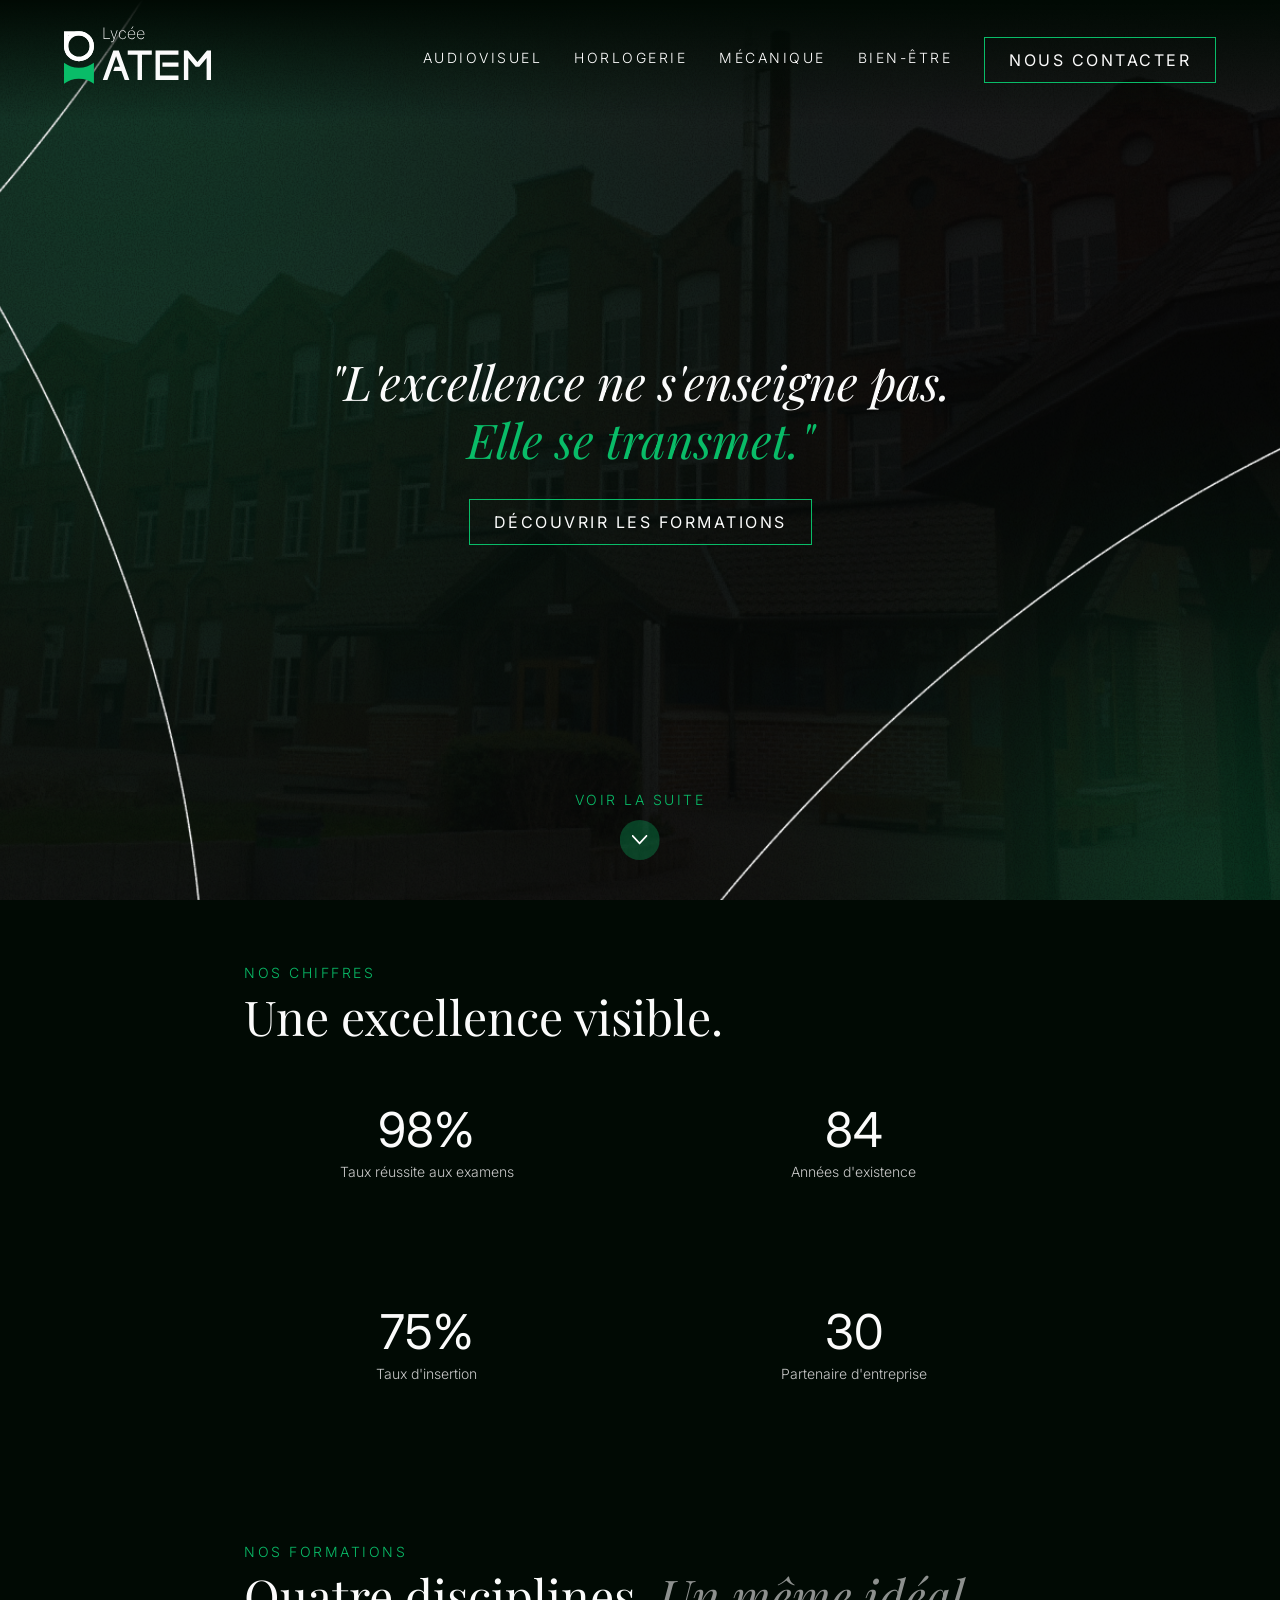
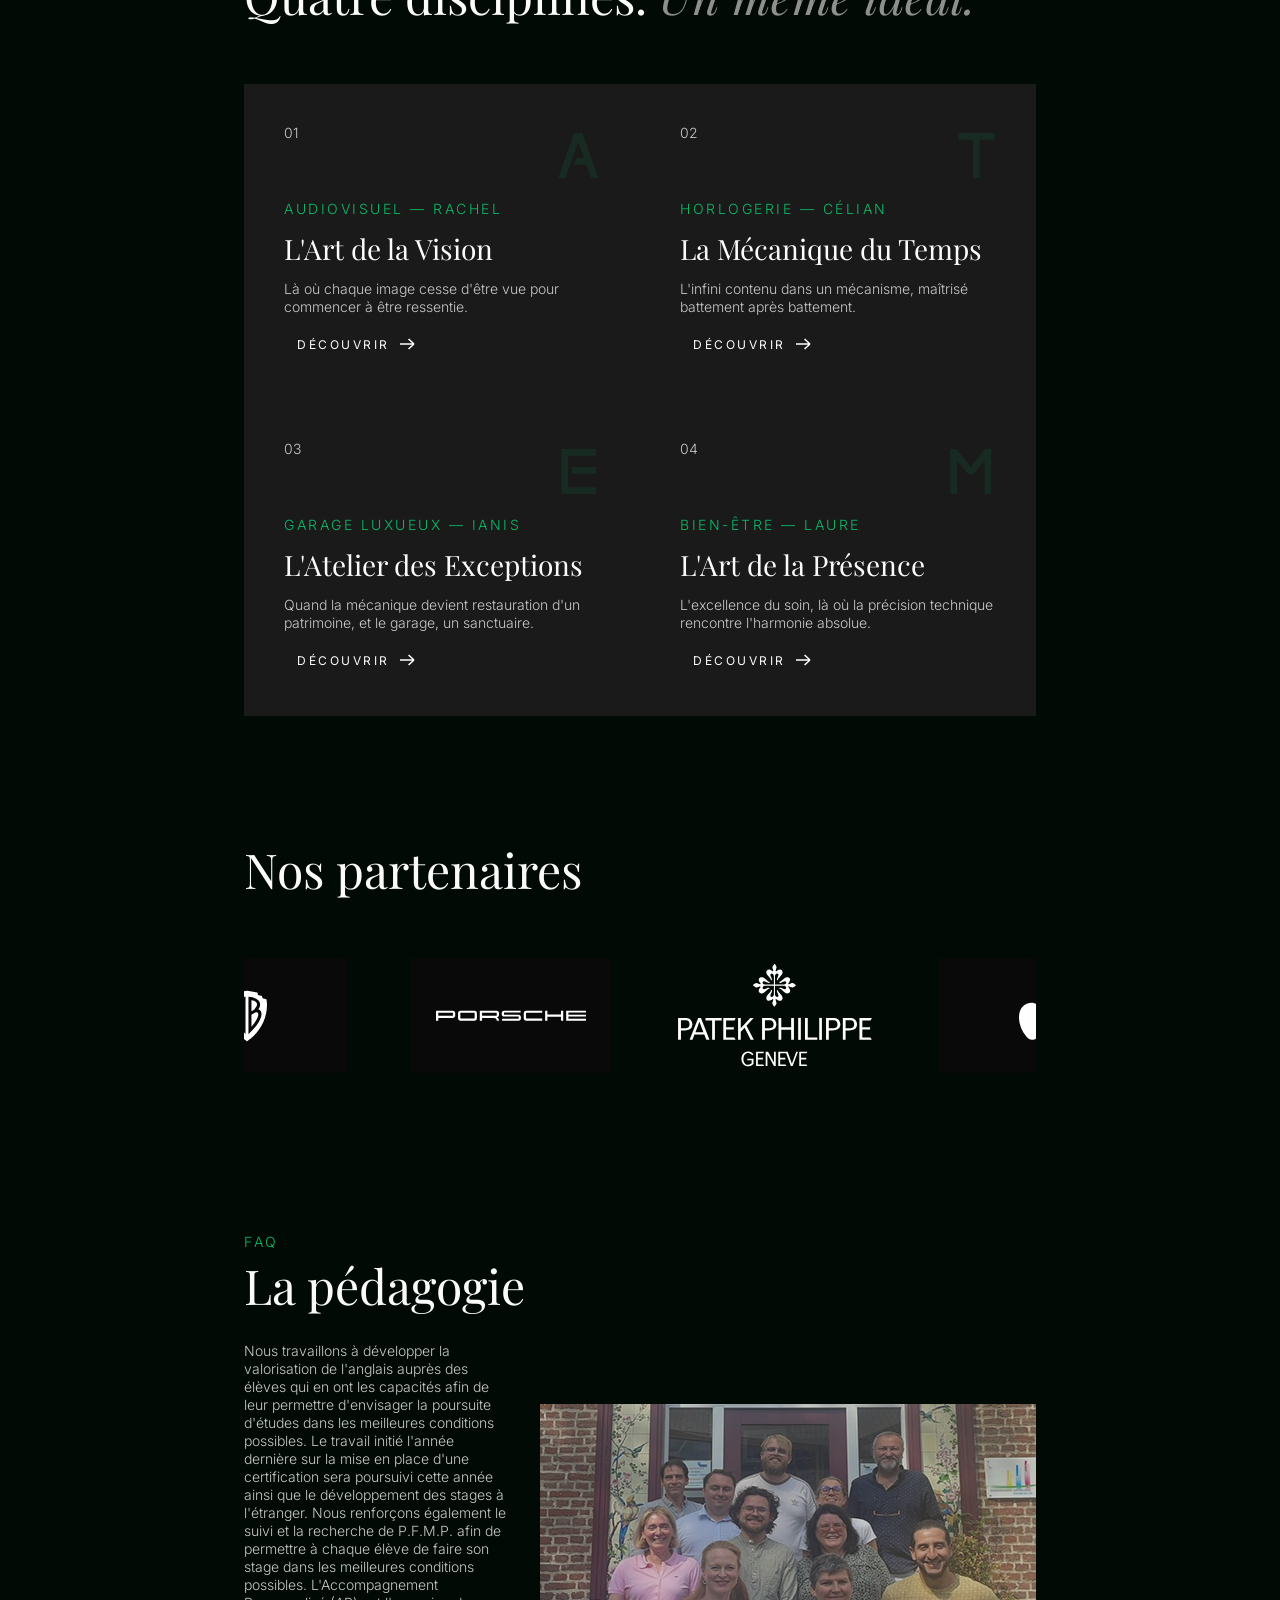
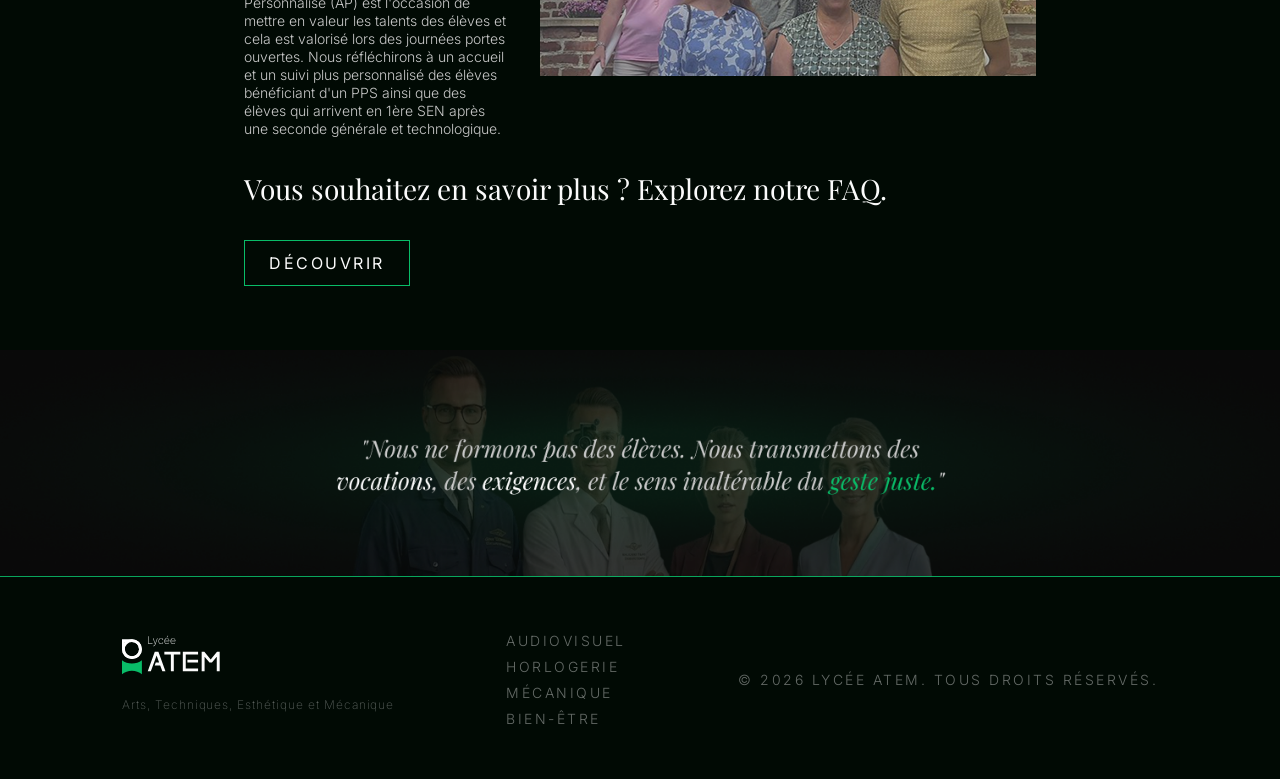
==== commit 2252bacc: "pages formations" ====
--- a/index.html
+++ b/index.html
@@ -15,7 +15,9 @@
 <body>
 
     <header>
-        <img src="./assets/img/State=Logo.svg" alt="Logo ATEM">
+        <a href="/index.html">
+            <img src="./assets/img/State=Logo.svg" alt="Logo ATEM">
+        </a>
         <nav>
             <a class="lien" href="audiovisuel.html">Audiovisuel</a>
             <a class="lien" href="horlogerie.html">Horlogerie</a>
--- a/assets/style.css
+++ b/assets/style.css
@@ -187,7 +187,7 @@
     display: flex;
     flex-direction: column;
     align-items: flex-start;
-    gap: 8px;
+    gap: 10px;
 }
 
 .section {
@@ -246,6 +246,67 @@
 
         &:hover { color: var(--color-primary-400); }
         &:hover::after { width: 100%; }
+    }
+}
+
+/* =====================
+   FOOTER
+   ===================== */
+
+#section_footer {
+    display: flex;
+    flex-direction: column;
+    align-items: center;
+    gap: 55px;
+    padding-bottom: 51px;
+    width: 100%;
+
+    #section_img {
+        width: 100%;
+        height: auto;
+        display: block;
+    }
+
+    #footer {
+        display: flex;
+        padding: 0 122px;
+        justify-content: space-between;
+        align-items: center;
+        align-self: stretch;
+
+        #logo {
+            display: flex;
+            flex-direction: column;
+            align-items: flex-start;
+            gap: 4px;
+
+            #signif{
+                color: rgba(251, 251, 251, 0.35);
+                font-family: var(--font-txt);
+                font-size: 12px;
+                font-weight: 200;
+                line-height: var(--line-height-txt);
+                letter-spacing: 0.96px; 
+            }
+        }
+
+        #lien_foot {
+            display: flex;
+            flex-direction: column;
+            align-items: flex-start;
+            gap: 8px;
+        }
+
+        .foot {
+            color: rgba(251, 251, 251, 0.40);
+            font-family: var(--font-txt);
+            font-size: var(--font-size-txt);
+            font-weight: var(--font-weight-txt);
+            line-height: var(--line-height-txt);
+            letter-spacing: var(--letter-spacing-txt);
+            text-transform: uppercase;
+            text-decoration: none;
+        }
     }
 }
 
@@ -448,62 +509,149 @@
 }
 
 /* =====================
-   FOOTER
-   ===================== */
-
-#section_footer {
-    display: flex;
-    flex-direction: column;
-    align-items: center;
-    gap: 55px;
-    padding-bottom: 51px;
+   FOND
+   ===================== */
+.fond {
     width: 100%;
-
-    #section_img {
-        width: 100%;
-        height: auto;
-        display: block;
-    }
-
-    #footer {
-        display: flex;
-        padding: 0 122px;
+    height: 431px;
+    object-fit: cover;
+    mask-image: linear-gradient(to bottom, rgba(0,0,0,1) 0%, rgba(0,0,0,0) 100%);
+}
+
+/* =====================
+   PRÉSENTATION
+   ===================== */
+.presentation {
+    display: flex;
+    flex-direction: column;
+    padding: var(--padding-section);
+    padding-top: 0;
+
+    .sous-titre {
+    color: var(--color-light-800);
+    }
+}
+
+.bloc {
+    display: flex;
+    width: 100%;
+    justify-content: space-between;
+    align-items: flex-start;
+    gap: 64px;
+}
+
+.titre-p {
+    display: flex;
+    flex-direction: column;
+    align-items: flex-start;
+    gap: 26px;
+    max-width: 600px;
+    flex-shrink: 0;
+}
+
+.gouv {
+    display: flex;
+    flex-direction: column;
+    align-items: flex-start;
+    gap: 26px;
+}
+
+.logo {
+    width: 150px;
+    height: auto;
+    object-fit: contain;
+}
+
+/* =====================
+   INFORMATION
+   ===================== */
+.information {
+    display: flex;
+    flex-direction: column;
+    align-items: flex-start;
+    gap: 24px;
+    padding: 0 244px;
+    align-self: stretch;
+}
+
+.programme {
+    display: flex;
+    flex-direction: column;
+    align-items: flex-start;
+    gap: 24px;
+    padding: 24px;
+    align-self: stretch;
+    background: var(--color-dark-600);
+
+    .pdf {
+        display: flex;
         justify-content: space-between;
         align-items: center;
         align-self: stretch;
-
-        #logo {
-            display: flex;
-            flex-direction: column;
-            align-items: flex-start;
-            gap: 4px;
-
-            #signif{
-                color: rgba(251, 251, 251, 0.35);
-                font-family: var(--font-txt);
-                font-size: 12px;
-                font-weight: 200;
-                line-height: var(--line-height-txt);
-                letter-spacing: 0.96px; 
-            }
-        }
-
-        #lien_foot {
-            display: flex;
-            flex-direction: column;
-            align-items: flex-start;
-            gap: 8px;
-        }
-
-        .foot {
-            color: rgba(251, 251, 251, 0.40);
-            font-family: var(--font-txt);
-            font-size: var(--font-size-txt);
-            font-weight: var(--font-weight-txt);
-            line-height: var(--line-height-txt);
-            letter-spacing: var(--letter-spacing-txt);
-            text-transform: uppercase;
-            text-decoration: none;
-        }
-    }
-}+    }
+
+    .p {
+        color: var(--color-light-500);
+
+        span {
+            color: var(--color-primary-400);
+            font-weight: 700;
+        }
+    }
+}
+
+.lesplus {
+    display: flex;
+    align-items: center;
+    gap: 24px;
+    align-self: stretch;
+
+    .p { color: var(--color-light-500); }
+}
+
+.competences,
+.debouches {
+    display: flex;
+    flex-direction: column;
+    align-items: flex-start;
+    gap: 24px;
+    padding: 24px;
+    flex: 1 0 0;
+    background: var(--color-dark-600);
+}
+
+.debouches {
+    align-self: stretch;
+}
+
+/* =====================
+   GALERIE
+   ===================== */
+.galerie {
+    display: flex;
+    flex-direction: column;
+    align-items: flex-start;
+    gap: 24px;
+    align-self: stretch;
+    padding-bottom: 64px;
+
+    .grand {
+        width: 100%;
+        height: 400px;
+        object-fit: cover;
+    }
+
+    .lesplus {
+        width: 100%;
+        align-items: stretch;
+    }
+
+    .gauche,
+    .droite {
+        width: 100%;
+        height: 300px;
+        object-fit: cover;
+    }
+}
+
+
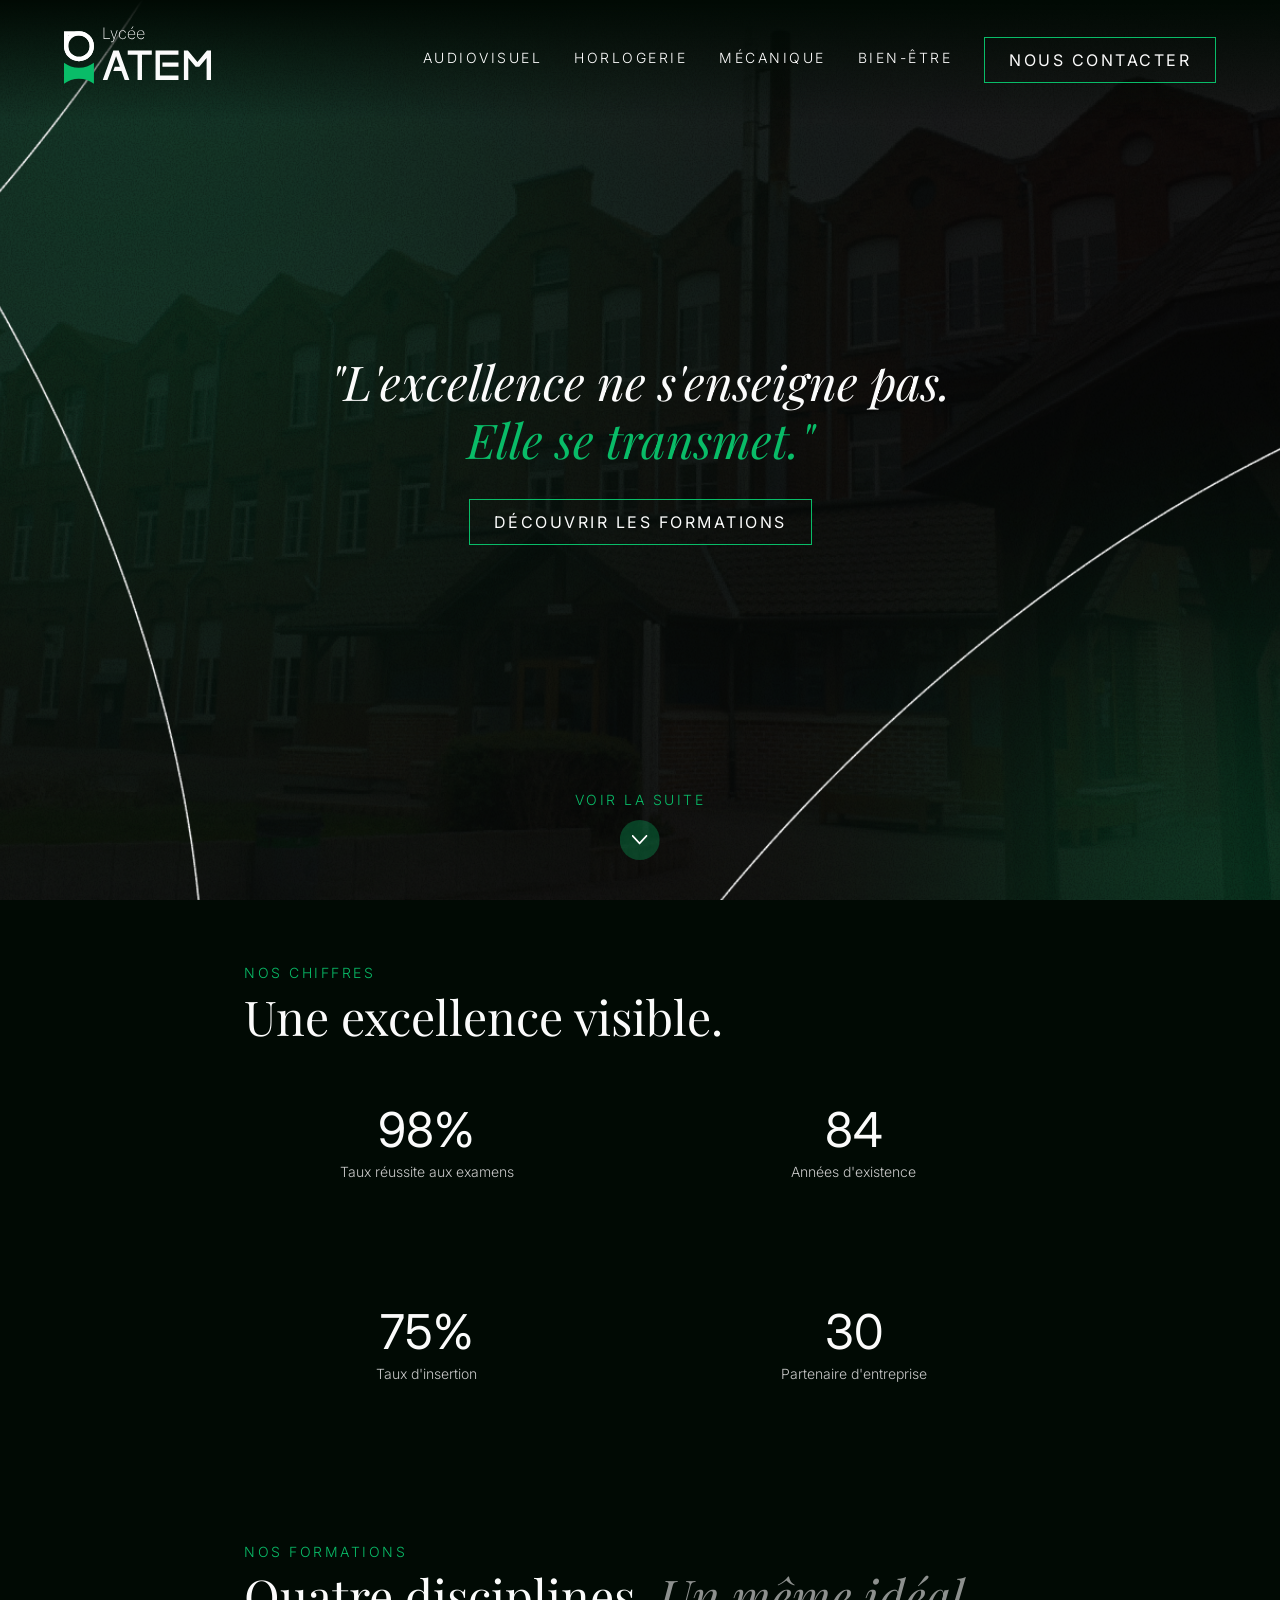
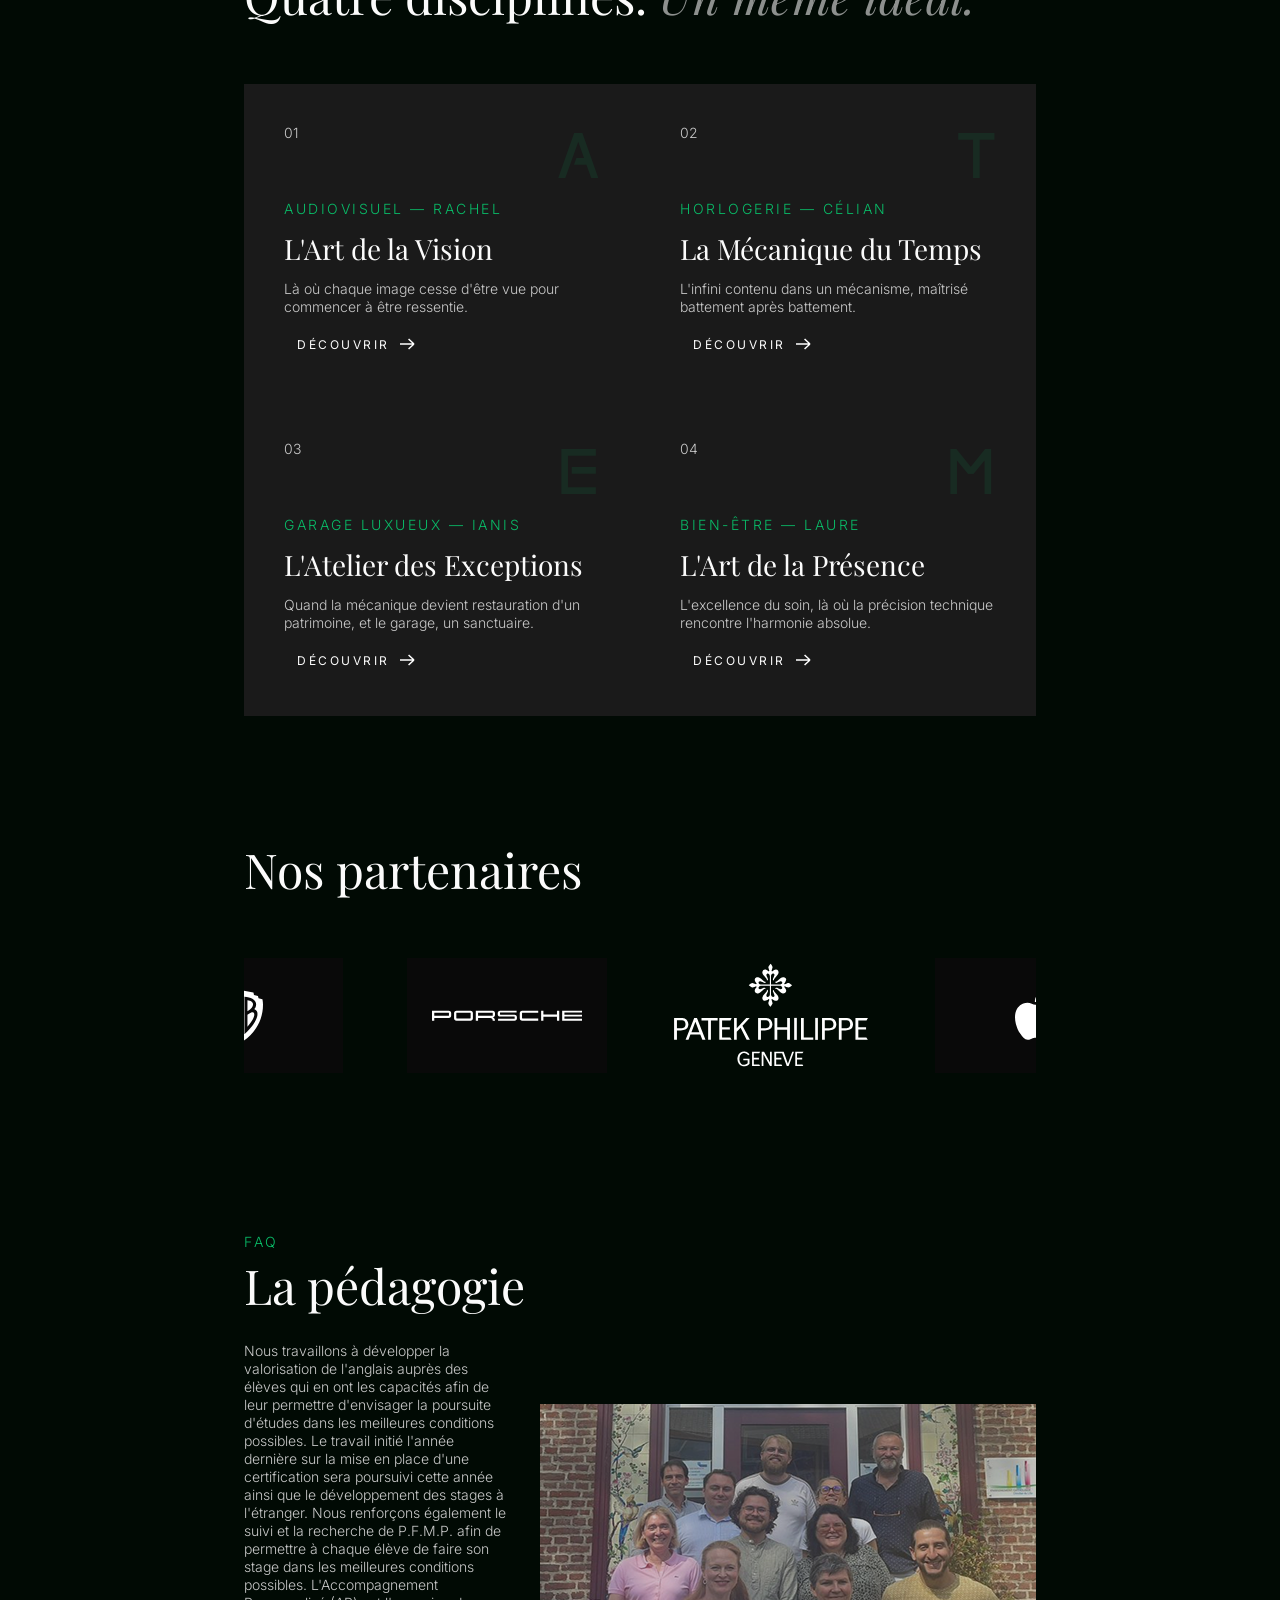
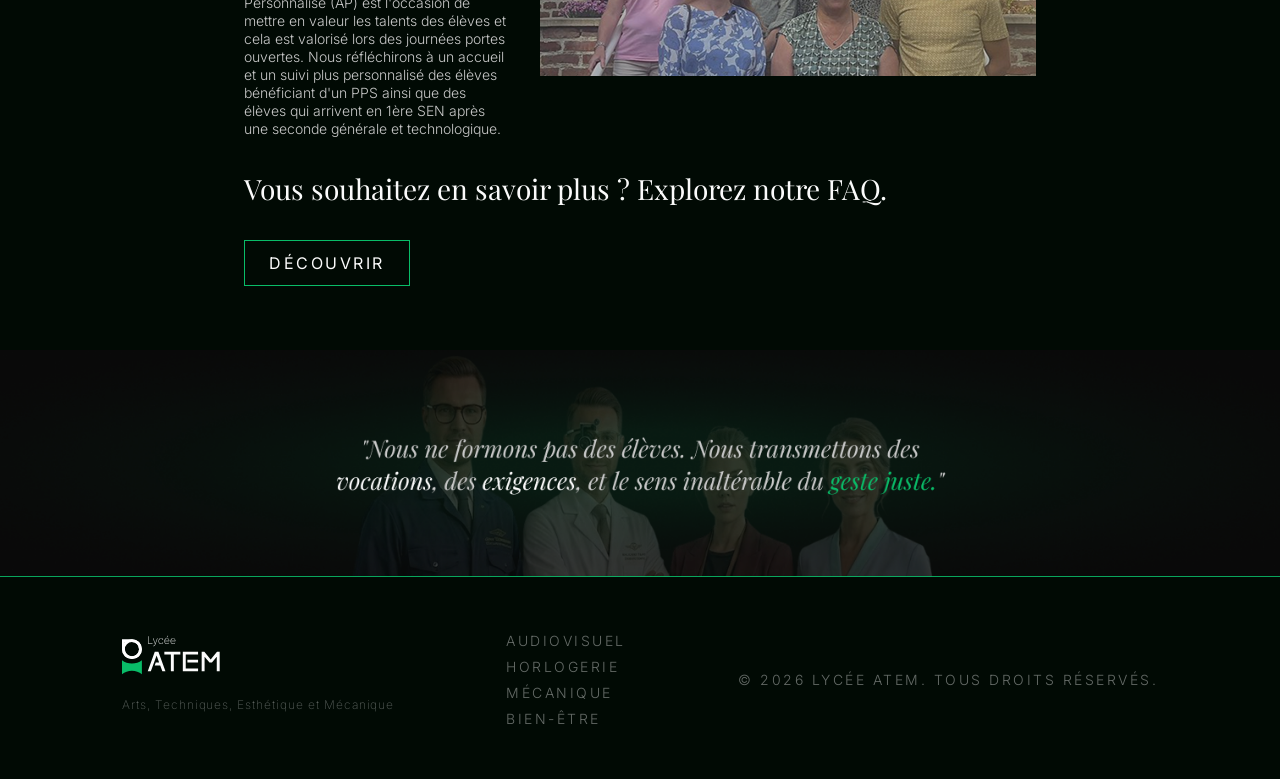
==== commit 9fb9cba6: "pages contact et responsives" ====
--- a/index.html
+++ b/index.html
@@ -18,7 +18,14 @@
         <a href="/index.html">
             <img src="./assets/img/State=Logo.svg" alt="Logo ATEM">
         </a>
-        <nav>
+
+        <button class="hamburger" id="hamburger">
+            <span></span>
+            <span></span>
+            <span></span>
+        </button>
+
+        <nav id="nav">
             <a class="lien" href="audiovisuel.html">Audiovisuel</a>
             <a class="lien" href="horlogerie.html">Horlogerie</a>
             <a class="lien" href="mecanique.html">Mécanique</a>
@@ -34,7 +41,7 @@
             <h1 class="h1-italic">"L'excellence ne s'enseigne pas.
                 <span>Elle se transmet."</span>
             </h1>
-            <button class="btn btn-lg">Découvrir les formations</button>
+            <button onclick="location.href='#formations'" class="btn btn-lg">Découvrir les formations</button>
             <div class="voir-suite">
                 <p class="sous-titre">Voir la suite</p>
                 <button class="btn-scroll">
--- a/assets/style.css
+++ b/assets/style.css
@@ -654,4 +654,434 @@
     }
 }
 
-
+/* =====================
+   LAYOUT CONTACT
+   ===================== */
+
+.main-wrapper {
+    display: flex;
+    flex-direction: column;
+    gap: 32px;
+    padding: var(--padding-section);
+    padding-top: 120px;
+}
+
+.form-header {
+    display: flex;
+    flex-direction: column;
+    gap: 8px;
+
+    h1 { margin: 0; }
+    p  { margin: 0; }
+}
+
+.form-content {
+    display: flex;
+    gap: 64px;
+    align-items: flex-start;
+}
+
+/* =====================
+   FORMULAIRE
+   ===================== */
+
+#form { flex: 1; }
+
+form {
+    display: flex;
+    flex-direction: column;
+    gap: 16px;
+}
+
+/* Titre de section vert + trait */
+.form-section-title {
+    display: flex;
+    align-items: center;
+    gap: 16px;
+    margin-top: 8px;
+
+    .sous-titre { white-space: nowrap; }
+
+    .trait {
+        flex: 1;
+        height: 1px;
+        background-color: var(--color-primary-400);
+    }
+}
+
+/* Lignes avec 2 inputs côte à côte */
+.row {
+    display: flex;
+    gap: 16px;
+
+    .input-group { flex: 1; }
+}
+
+/* Groupes d'inputs */
+.input-group {
+    display: flex;
+    flex-direction: column;
+    gap: 6px;
+
+    label {
+        font-family: var(--font-txt);
+        font-size: var(--font-size-txt);
+        font-weight: var(--font-weight-txt);
+        letter-spacing: var(--letter-spacing-txt);
+        text-transform: uppercase;
+        color: var(--color-light-800);
+    }
+
+    input, textarea {
+        background: transparent;
+        border: 1px solid var(--color-light-50);
+        border-radius: 0; /* pas de border radius */
+        padding: 12px 16px;
+        color: var(--color-light-100);
+        font-family: var(--font-txt);
+        font-size: var(--font-size-txt);
+        outline: none;
+        transition: border 200ms ease;
+
+        &::placeholder { color: var(--color-light-800); opacity: 0.4; }
+        &:focus { border-color: var(--color-primary-400); }
+    }
+
+    textarea {
+        min-height: 100px;
+        resize: vertical;
+    }
+}
+
+/* Radio formations */
+.radio-grid {
+    display: grid;
+    grid-template-columns: 1fr 1fr;
+    gap: 14px;
+}
+
+/* Mettez vos images ici */
+#radio-audiovisuel { background-image: url('/assets/img/fond.png'); }
+#radio-horlogerie  { background-image: url('/assets/img/fond-hor.png'); }
+#radio-mecanique   { background-image: url('/assets/img/fond-meca.png'); }
+#radio-bienetre    { background-image: url('/assets/img/fond-beau.png'); }
+
+.radio-card {
+    position: relative;
+    border-radius: var(--radius-md);
+    overflow: hidden;
+    height: 100px;
+    cursor: pointer;
+    background-size: cover;
+    background-position: center;
+    background-repeat: no-repeat;
+    
+
+    &::after {
+        content: '';
+        position: absolute;
+        inset: 0;
+        background: rgba(0, 0, 0, 0.55);
+        border: 2px solid transparent;
+        border-radius: var(--radius-md);
+        transition: all 200ms ease;
+    }
+
+    &:has(input:checked)::after {
+        background: rgba(0, 0, 0, 0);
+        border-color: var(--color-primary-400);
+    }
+
+    input[type="radio"] {
+        position: absolute;
+        width: 20px;
+        height: 20px;
+        cursor: pointer;
+        z-index: 2;
+        appearance: none;
+        border: 2px solid var(--color-light-50);
+        border-radius: 50%;
+        transition: all 200ms ease;
+        margin: 0;
+        top: 50%;
+        left: 16px;
+        transform: translateY(-50%);
+
+        &:checked {
+            border-color: var(--color-primary-400);
+            background: var(--color-primary-400);
+            box-shadow: 0 0 0 3px rgba(9, 188, 104, 0.3);
+        }
+    }
+
+    label {
+        position: absolute;
+        top: 50%;
+        transform: translateY(-50%);
+        z-index: 1;
+        left: 0;
+        right: 0;
+        text-align: center;
+        margin: 0;
+        font-family: var(--font-txt);
+        font-size: var(--font-size-txt);
+        font-weight: 500;
+        letter-spacing: var(--letter-spacing-txt);
+        text-transform: uppercase;
+        color: var(--color-light-50);
+        cursor: pointer;
+    }
+}
+
+button[type="submit"] {
+    align-self: center;
+    margin-top: 8px;
+}
+
+/* =====================
+   INFO DROITE
+   ===================== */
+
+.info {
+    display: flex;
+    flex-direction: column;
+    gap: 24px;
+    padding: 32px;
+    background: var(--color-dark-600);
+    align-items: flex-start;
+}
+
+.horaires {
+    display: flex;
+    flex-direction: column;
+    gap: 8px;
+    width: 100%;
+    
+}
+
+.jours {
+    display: flex;
+    justify-content: space-between; 
+    align-items: center;
+    width: 100%;
+
+    p {
+        margin: 0;
+        font-family: var(--font-txt);
+        font-size: var(--font-size-txt);
+        font-weight: var(--font-weight-txt);
+        color: var(--color-light-100);
+    }
+
+    .jour {
+        margin: 0;
+        font-family: var(--font-txt);
+        font-size: 16px;
+        font-weight: 700;
+        font-style: normal;
+        line-height: normal;
+        color: var(--color-light-100);
+    }
+
+.heures {
+    margin: 0;
+    font-family: var(--font-txt);
+    font-size: 14px;
+    font-weight: 300;
+    font-style: normal;
+    line-height: normal;
+    color: var(--color-light-100);
+}
+}
+
+.contact-info {
+    display: flex;
+    flex-direction: column;
+    gap: 12px;
+
+    p:not(.sous-titre) { 
+        display: flex;
+        align-items: center;
+        gap: 8px;
+        margin: 0;
+        font-family: var(--font-txt);
+        font-size: var(--font-size-txt);
+        font-weight: var(--font-weight-txt);
+        color: var(--color-light-100);
+    }
+
+    img { width: 16px; }
+}
+
+.reseau {
+    display: flex;
+    flex-direction: column;
+    gap: 12px;
+
+    img {width: 24px;}
+}
+
+
+/* =====================
+   HAMBURGER
+   ===================== */
+
+.hamburger {
+    display: none;
+    flex-direction: column;
+    gap: 5px;
+    background: none;
+    border: none;
+    cursor: pointer;
+    padding: 4px;
+    z-index: 20;
+    position: relative;
+
+    span {
+        display: block;
+        width: 24px;
+        height: 2px;
+        background: var(--color-light-50);
+        transition: all 300ms ease;
+        transform-origin: center;
+    }
+
+    /* Animation croix */
+    &.open span:nth-child(1) { transform: translateY(7px) rotate(45deg); }
+    &.open span:nth-child(2) { opacity: 0; }
+    &.open span:nth-child(3) { transform: translateY(-7px) rotate(-45deg); }
+}
+
+/* =====================
+   RESPONSIVE MOBILE
+   ===================== */
+
+@media (max-width: 768px) {
+
+    /* --- HEADER --- */
+    header {
+        padding: 16px 24px;
+
+        .hamburger { display: flex; }
+
+        nav {
+            display: none;
+            position: fixed;
+            top: 0;
+            left: 0;
+            right: 0;
+            bottom: 0;
+            background: var(--color-dark-800);
+            flex-direction: column;
+            align-items: center;
+            justify-content: center;
+            gap: 32px;
+            z-index: 15;
+
+            &.open { display: flex; }
+
+            .lien { font-size: 20px; }
+            .btn  { font-size: 16px; }
+        }
+    }
+
+    /* --- VARIABLES --- */
+    :root {
+        --padding-section: 48px 24px;
+        --font-size-h1: 32px;
+        --font-size-h2: 22px;
+        --line-height-h1: 38px;
+        --line-height-h2: 28px;
+    }
+
+    /* --- HERO --- */
+    #hero {
+        padding: 0 24px;
+        text-align: center;
+    }
+
+    /* --- CHIFFRES --- */
+    #chiffre #content_chiffre {
+        gap: 16px;
+
+        .content { flex: 1 1 100%; } /* une colonne */
+    }
+
+    /* --- FORMATIONS --- */
+    #formations {
+        gap: 32px;
+
+        .formations-grid {
+            grid-template-columns: 1fr; /* une colonne */
+        }
+    }
+
+    /* --- CAROUSSEL --- */
+    #section_caroussel {
+        padding: 48px 24px;
+    }
+
+    /* --- PÉDAGOGIE --- */
+    #section_pedago #texte-image {
+        flex-direction: column; /* image en dessous du texte */
+
+        img { width: 100%; }
+    }
+
+    /* --- PRÉSENTATION AUDIOVISUEL --- */
+    .bloc {
+        flex-direction: column;
+        gap: 32px;
+
+        .titre-p { max-width: 100%; }
+    }
+
+    .gouv {
+        flex-direction: row;
+        flex-wrap: wrap;
+        gap: 16px;
+    }
+
+    /* --- INFORMATION AUDIOVISUEL --- */
+    .information { padding: 0 24px; }
+
+    .lesplus { flex-direction: column; }
+
+    .galerie {
+        .lesplus { flex-direction: column; }
+
+        .gauche,
+        .droite { height: 200px; }
+    }
+
+    /* --- CONTACT --- */
+    main {
+        padding: 100px 24px 48px;
+    }
+
+    .form-content {
+        flex-direction: column; /* info droite passe en bas */
+        gap: 32px;
+    }
+
+    .row {
+        flex-direction: column; /* inputs en colonne */
+        gap: 16px;
+    }
+
+    .radio-grid {
+        grid-template-columns: 1fr; /* une colonne */
+    }
+
+    .info {
+        width: 100%;
+    }
+
+    /* --- FOOTER --- */
+    #section_footer #footer {
+        flex-direction: column;
+        align-items: flex-start;
+        padding: 0 24px;
+        gap: 32px;
+    }
+}
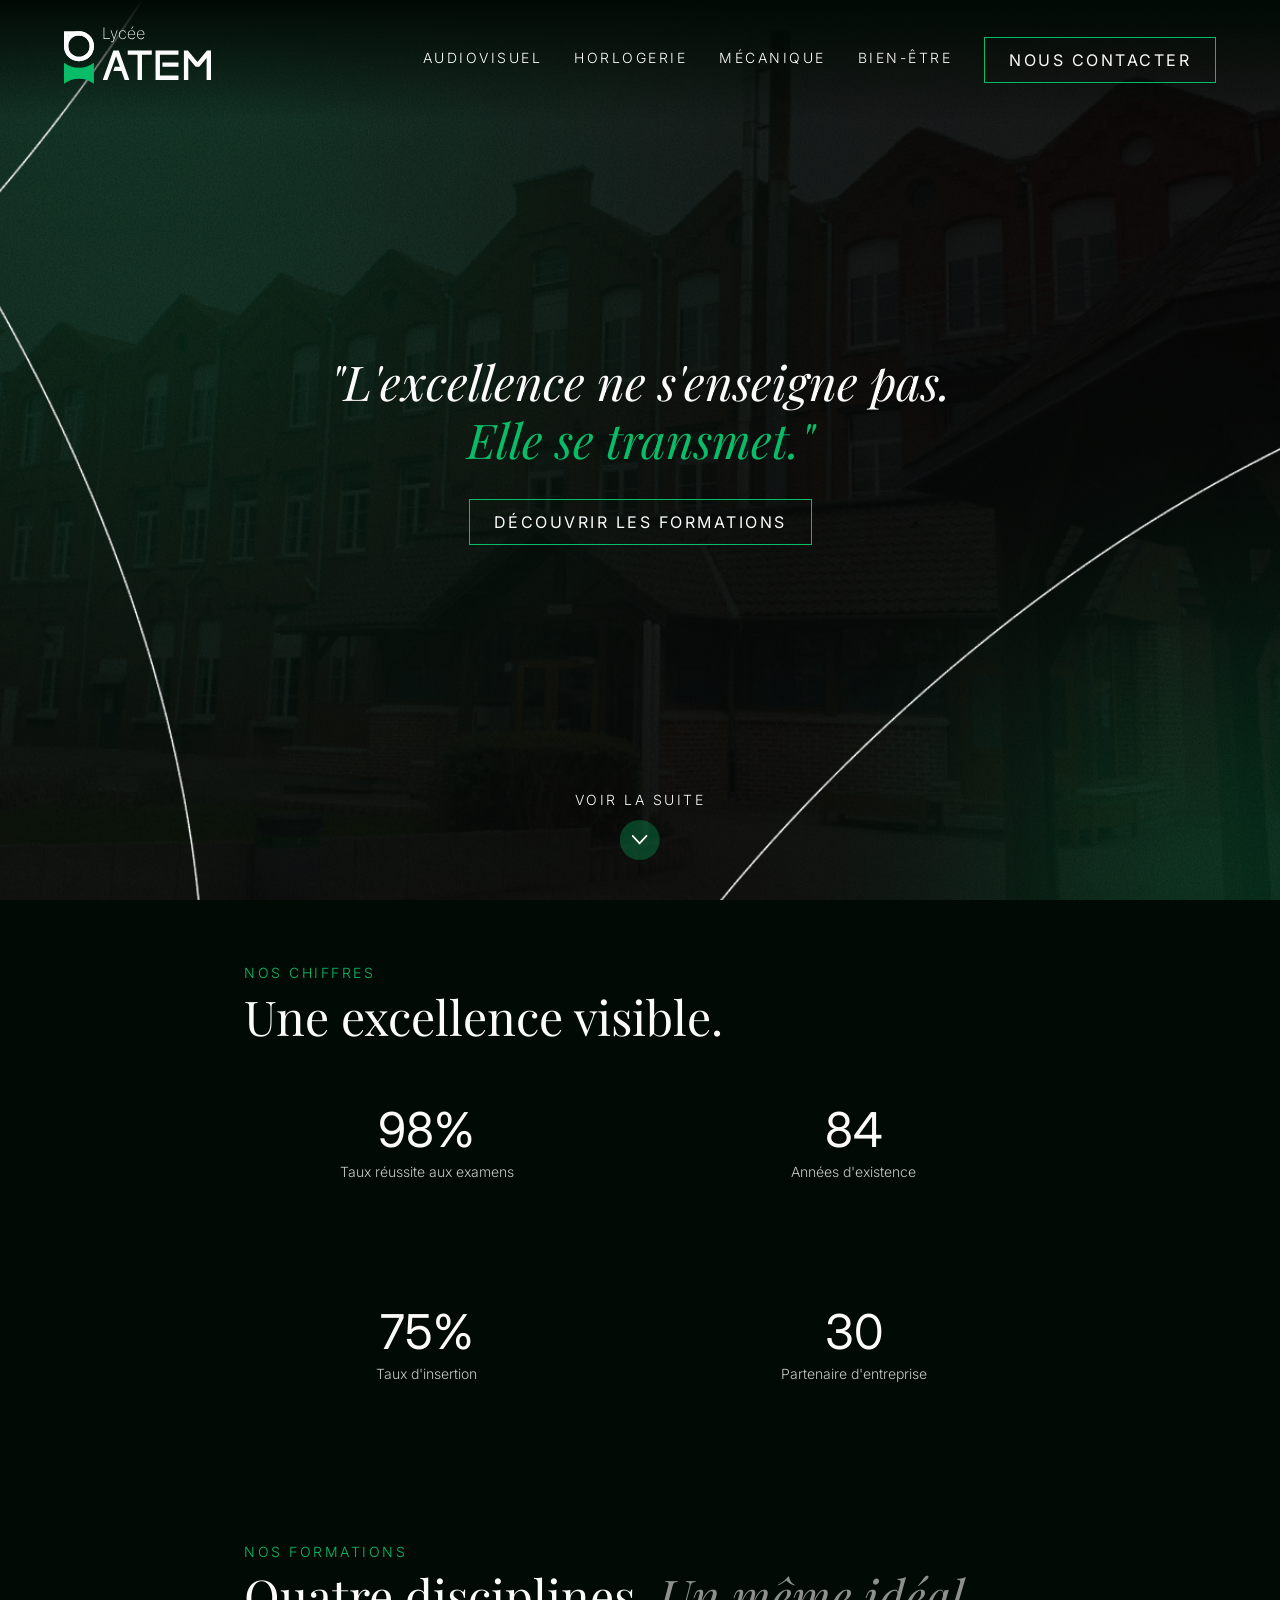
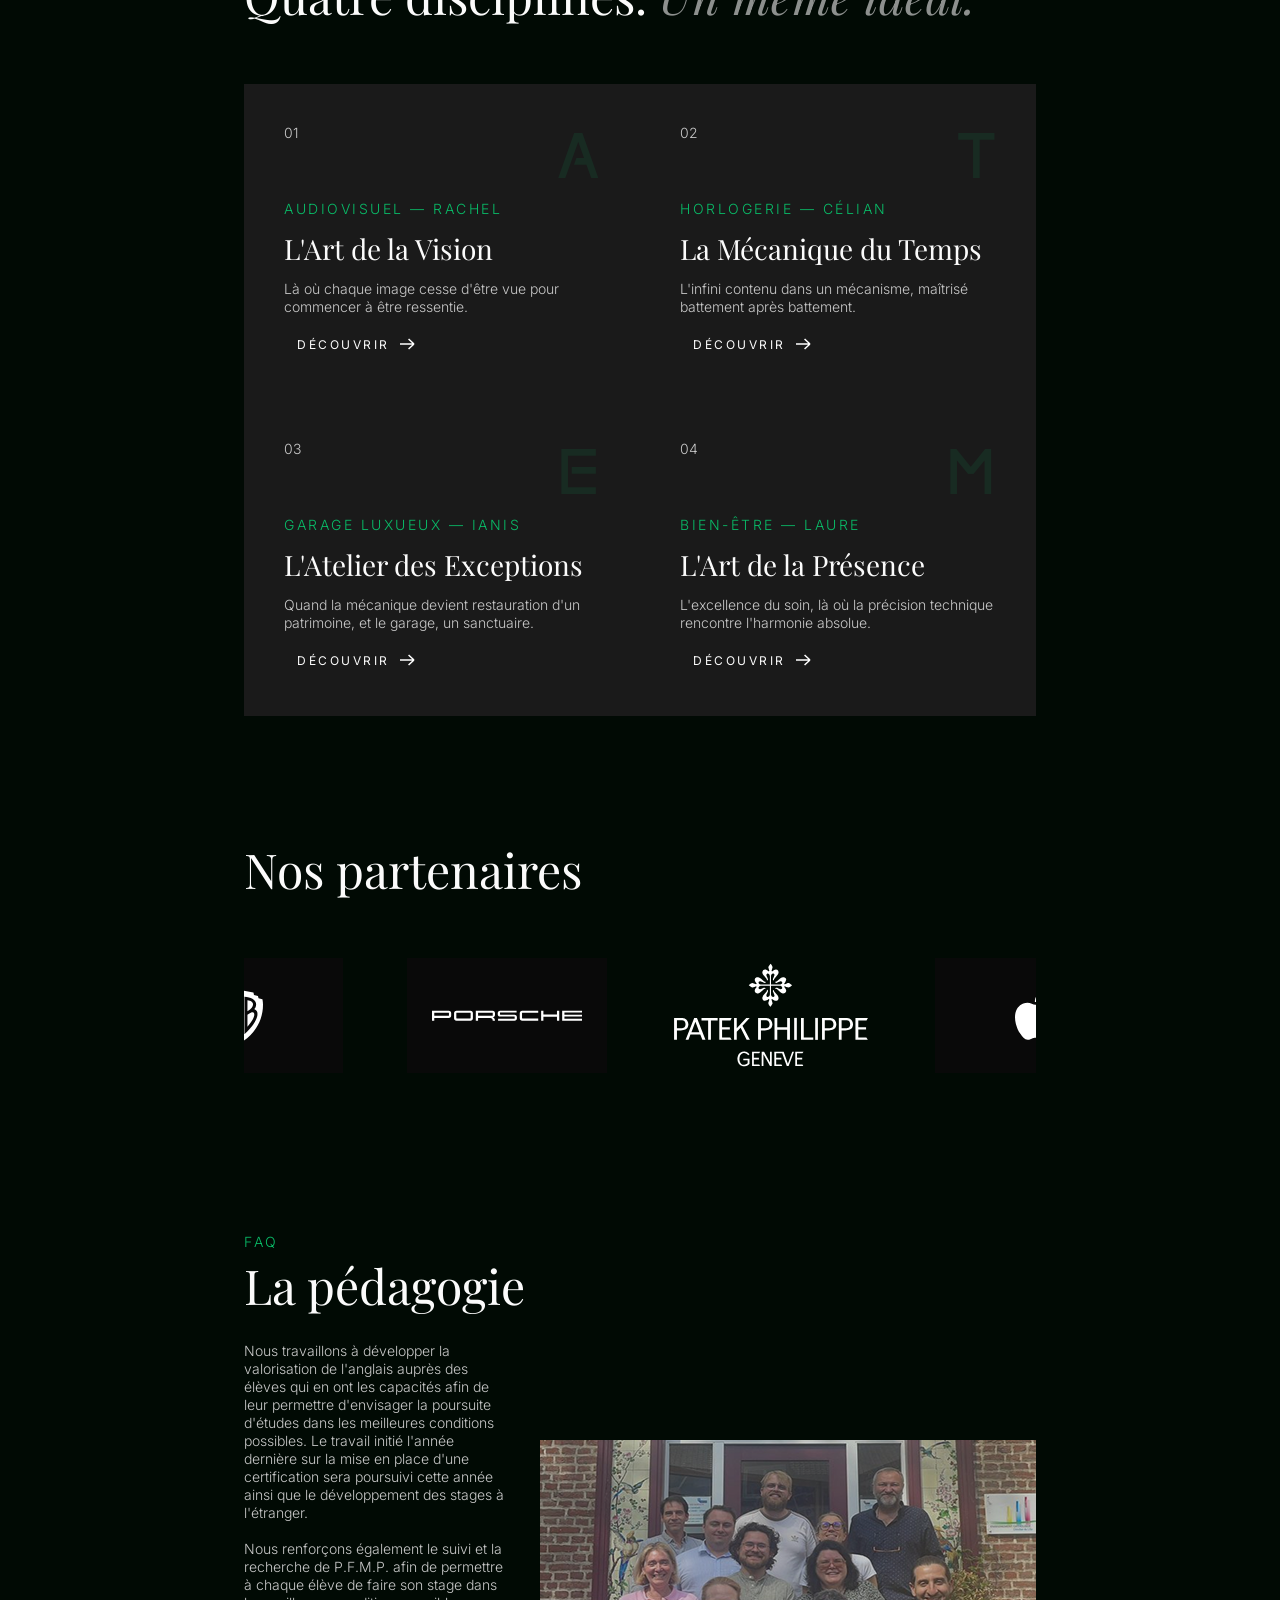
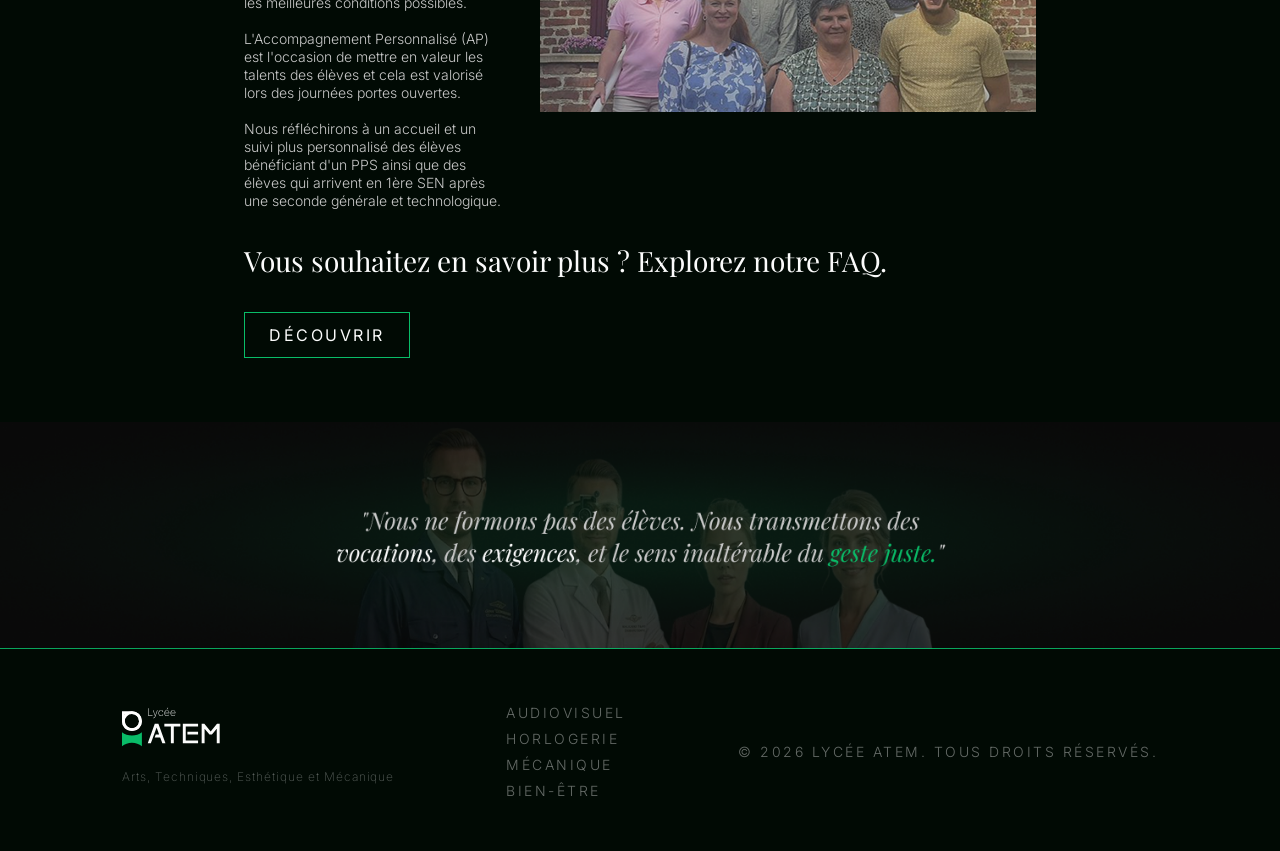
==== commit c406c468: "page FAQ (fin du projet)" ====
--- a/index.html
+++ b/index.html
@@ -155,12 +155,12 @@
                     en ont les capacités afin de leur permettre d'envisager la poursuite d'études dans
                     les meilleures conditions possibles. Le travail initié l'année dernière sur la mise
                     en place d'une certification sera poursuivi cette année ainsi que le développement
-                    des stages à l'étranger.
+                    des stages à l'étranger. <br><br>
                     Nous renforçons également le suivi et la recherche de P.F.M.P.
                     afin de permettre à chaque élève de faire son stage dans les meilleures
-                    conditions possibles.
+                    conditions possibles.<br><br>
                     L'Accompagnement Personnalisé (AP) est l'occasion de mettre en valeur
-                    les talents des élèves et cela est valorisé lors des journées portes ouvertes.
+                    les talents des élèves et cela est valorisé lors des journées portes ouvertes. <br><br>
                     Nous réfléchirons à un accueil et un suivi plus personnalisé des élèves bénéficiant
                     d'un PPS ainsi que des élèves qui arrivent en 1ère SEN après une seconde générale et
                     technologique.
--- a/assets/style.css
+++ b/assets/style.css
@@ -339,6 +339,10 @@
     flex-direction: column;
     align-items: center;
     gap: 12px;
+
+    .sous-titre{
+        color: var(--color-light-100);
+    }
 
     .btn-scroll {
         display: flex;
@@ -630,7 +634,6 @@
 .galerie {
     display: flex;
     flex-direction: column;
-    align-items: flex-start;
     gap: 24px;
     align-self: stretch;
     padding-bottom: 64px;
@@ -639,18 +642,21 @@
         width: 100%;
         height: 400px;
         object-fit: cover;
+        display: block;
     }
 
     .lesplus {
-        width: 100%;
-        align-items: stretch;
-    }
-
-    .gauche,
-    .droite {
-        width: 100%;
-        height: 300px;
-        object-fit: cover;
+        display: flex;
+        gap: 24px;
+        width: 100%; /* même largeur que .grand */
+
+        .gauche,
+        .droite {
+            flex: 1; /* chacune prend 50% */
+            height: 300px;
+            object-fit: cover;
+            min-width: 0; /* évite le débordement */
+        }
     }
 }
 
@@ -921,6 +927,61 @@
     img {width: 24px;}
 }
 
+/* =====================
+   FAQ
+   ===================== */
+
+.main-wrapper {
+    display: flex;
+    flex-direction: column;
+    gap: 64px;
+    padding: var(--padding-section);
+    padding-top: 120px;
+}
+
+.section_faq {
+    display: flex;
+    flex-direction: column;
+    gap: 16px;
+
+    h2 {
+        margin-bottom: 8px;
+        &.border{
+            border-top: solid 1px var(--color-primary-400);
+            padding-top: 64px;
+        }
+        
+    }
+
+    .sous-titre {
+        font-size: 16px;
+        color: var(--color-light-100);
+        margin-top: 16px;
+        border-bottom: solid 1px var(--color-light-50);
+        padding-bottom: 16px;
+    }
+
+    .p {
+        color: var(--color-light-500);
+        line-height: normal;
+    }
+
+    img {
+        width: 100%;
+        height: auto;
+        object-fit: cover;
+        margin-top: 16px;
+
+        &#img-tableau {
+            width: 360px;
+            height: 192px;
+            max-width: 100% ;
+            object-fit: unset ;
+        }
+    }
+}
+
+
 
 /* =====================
    HAMBURGER
@@ -1077,6 +1138,15 @@
         width: 100%;
     }
 
+    /* --- FAQ --- */
+
+    #img-tableau {
+        width: auto;
+        max-width: 100%;
+        height: auto;
+        object-fit: unset;
+    }
+
     /* --- FOOTER --- */
     #section_footer #footer {
         flex-direction: column;
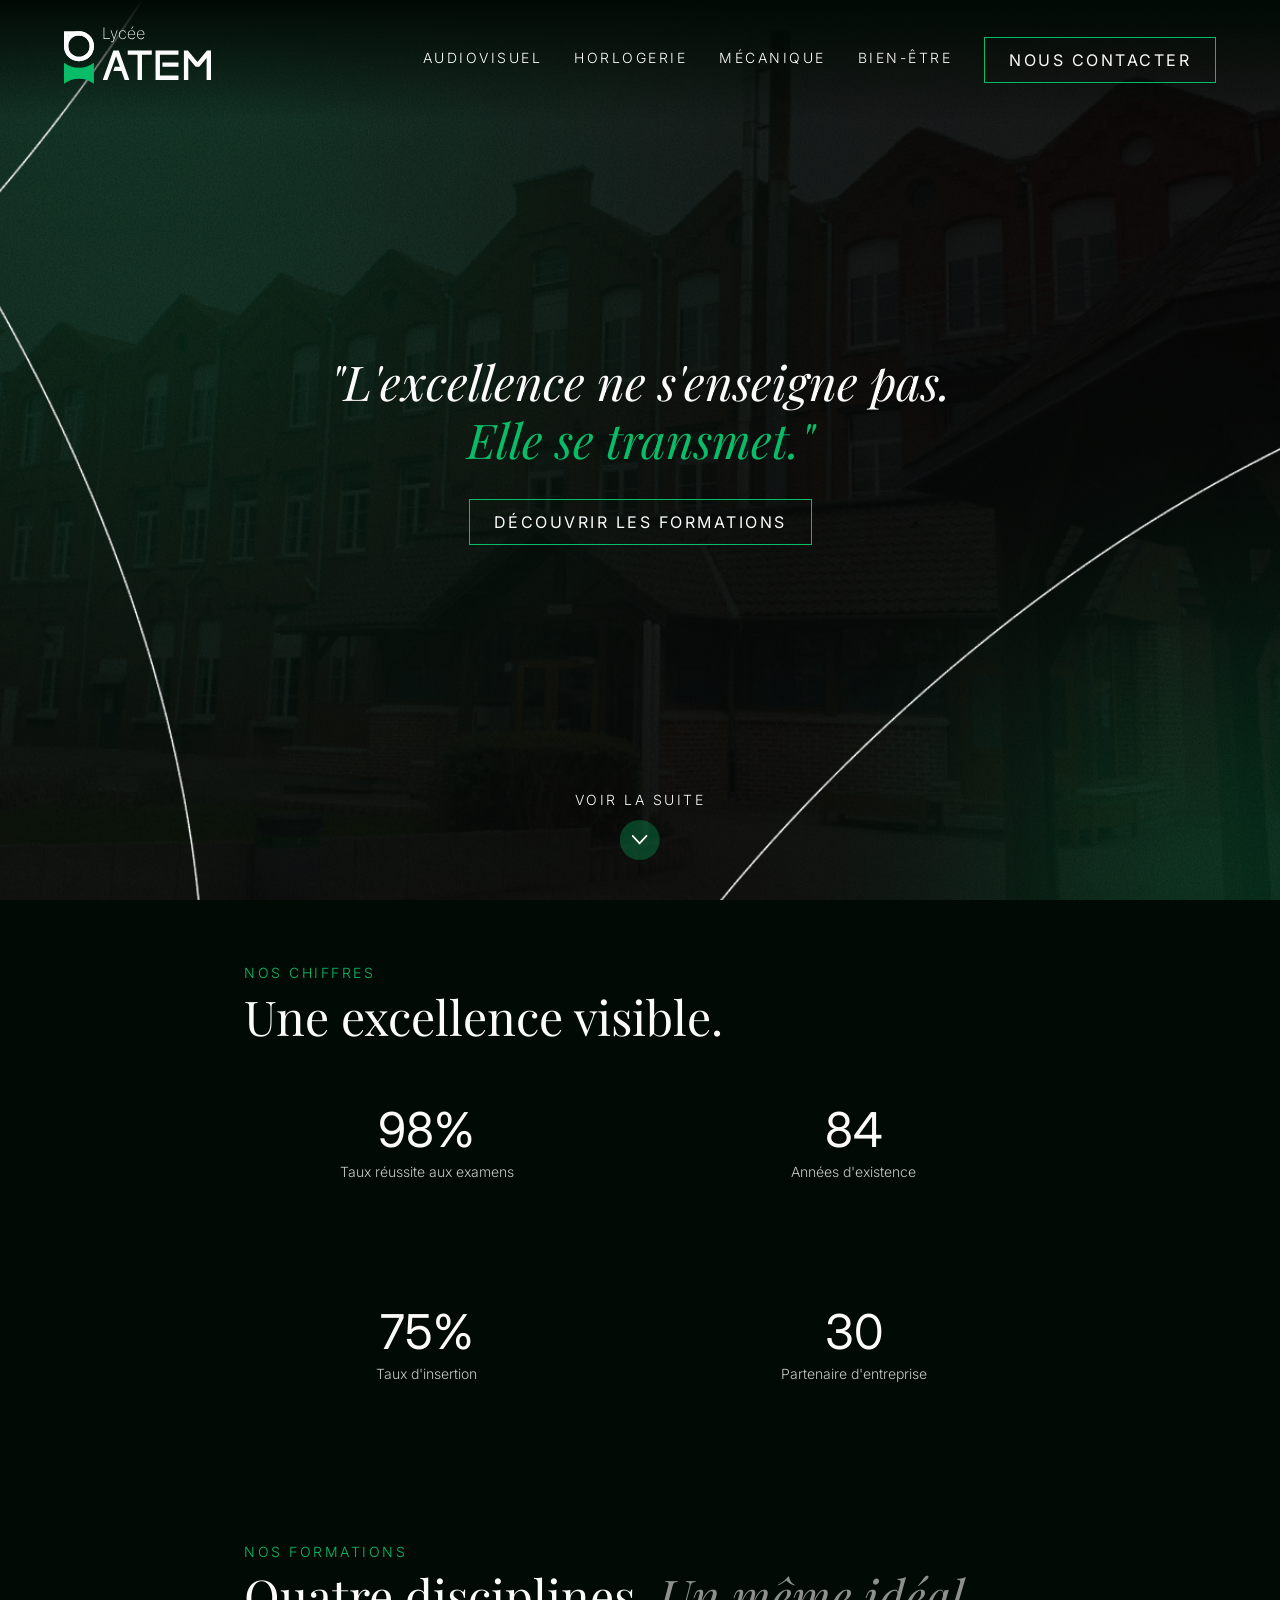
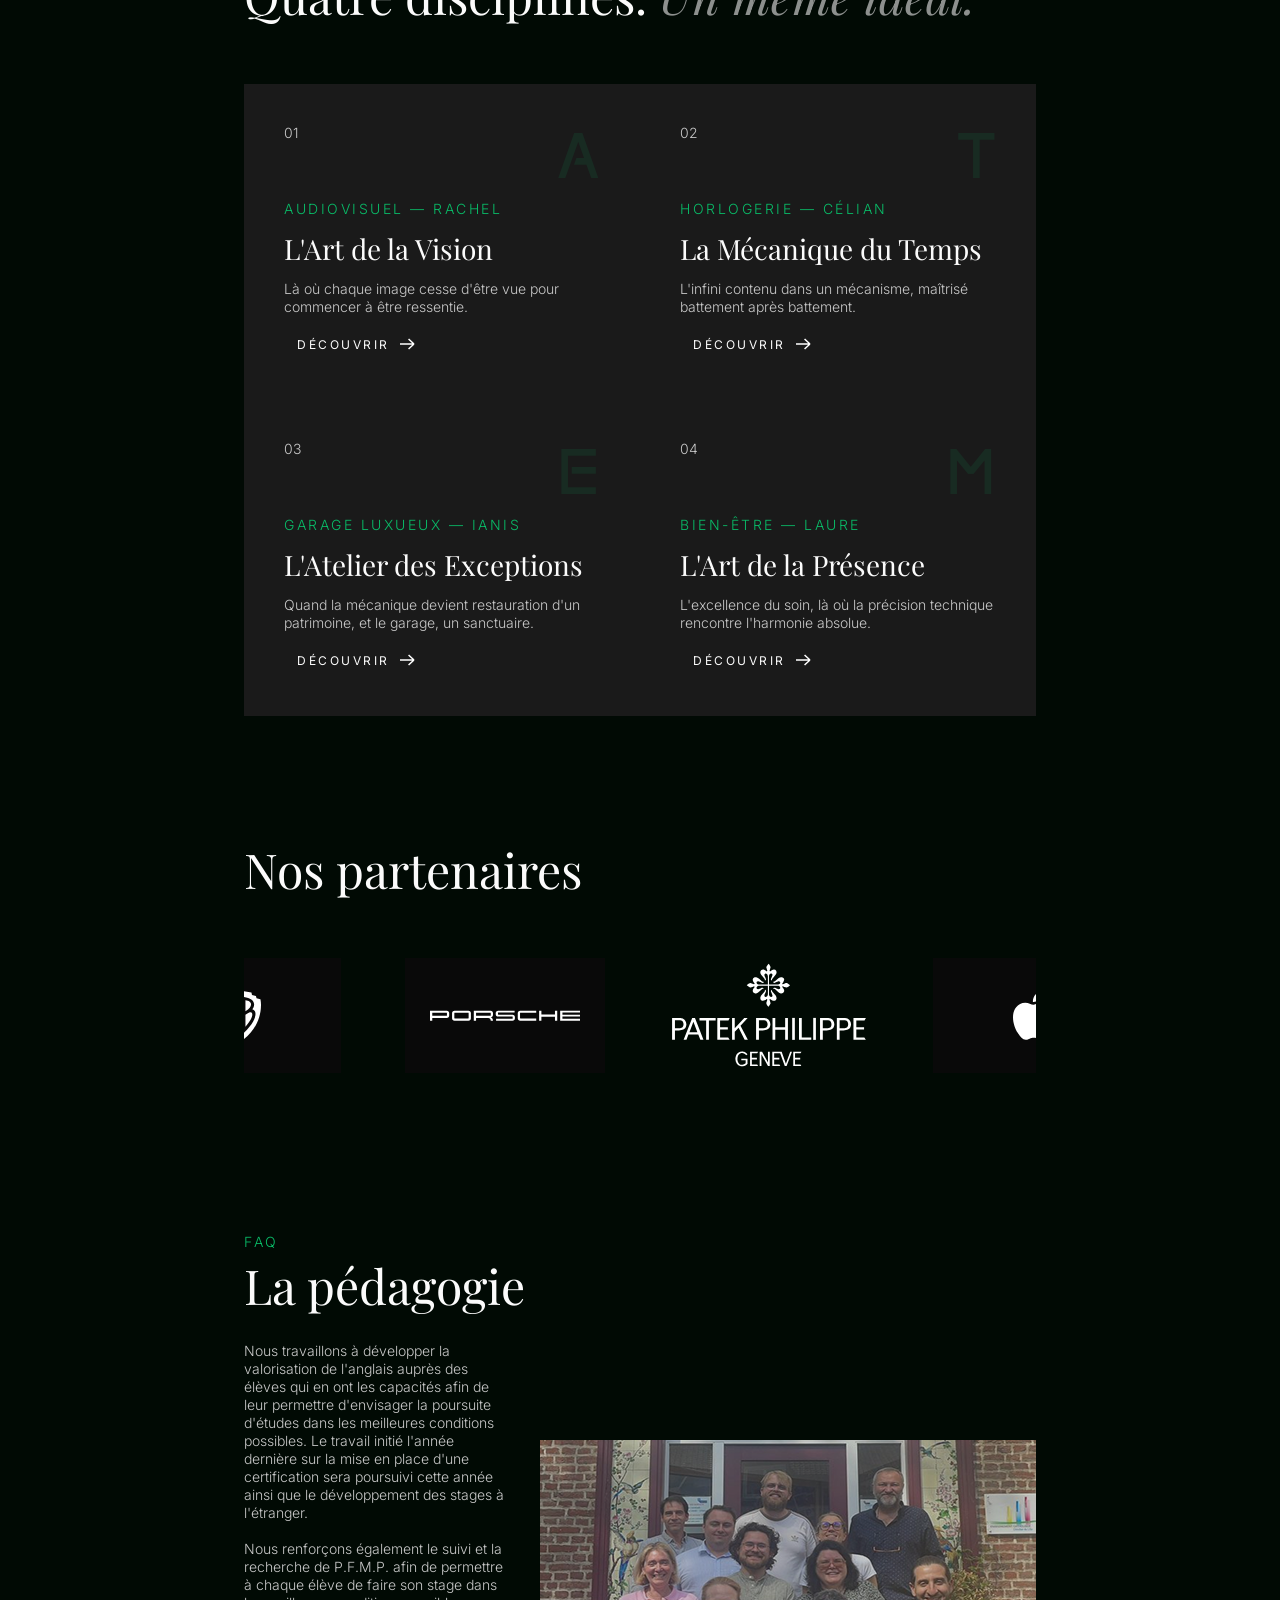
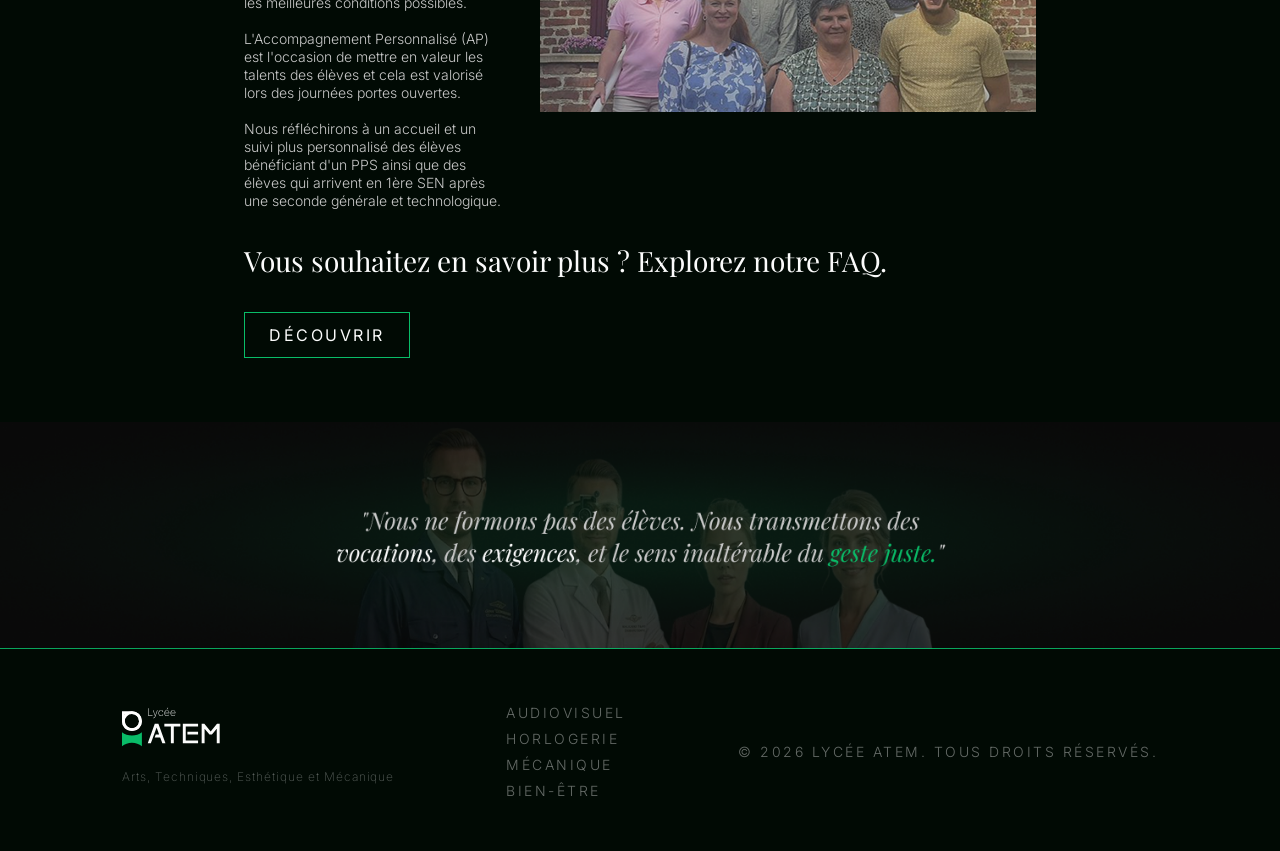
==== commit 0ed2d561: "correction des images" ====
--- a/index.html
+++ b/index.html
@@ -15,7 +15,7 @@
 <body>
 
     <header>
-        <a href="/index.html">
+        <a href="./index.html">
             <img src="./assets/img/State=Logo.svg" alt="Logo ATEM">
         </a>
 
@@ -93,7 +93,7 @@
                     <p class="card-tag p">AUDIOVISUEL — RACHEL</p>
                     <h2 class="h2">L'Art de la Vision</h2>
                     <p class="card-desc p">Là où chaque image cesse d'être vue pour commencer à être ressentie.</p>
-                    <a class="card-link" href="/audiovisuel.html">DÉCOUVRIR <img src="./assets/img/Icon.svg" alt="fleche"></a>
+                    <a class="card-link" href="./audiovisuel.html">DÉCOUVRIR <img src="./assets/img/Icon.svg" alt="fleche"></a>
                 </div>
                 <div class="card">
                     <div class="card-header">
@@ -103,7 +103,7 @@
                     <p class="card-tag p">HORLOGERIE — CÉLIAN</p>
                     <h2 class="h2">La Mécanique du Temps</h2>
                     <p class="card-desc p">L'infini contenu dans un mécanisme, maîtrisé battement après battement.</p>
-                    <a class="card-link" href="/horlogerie.html">DÉCOUVRIR <img src="./assets/img/Icon.svg" alt="fleche"></a>
+                    <a class="card-link" href="./horlogerie.html">DÉCOUVRIR <img src="./assets/img/Icon.svg" alt="fleche"></a>
                 </div>
                 <div class="card">
                     <div class="card-header">
@@ -113,7 +113,7 @@
                     <p class="card-tag p">GARAGE LUXUEUX — IANIS</p>
                     <h2 class="h2">L'Atelier des Exceptions</h2>
                     <p class="card-desc p">Quand la mécanique devient restauration d'un patrimoine, et le garage, un sanctuaire.</p>
-                    <a class="card-link" href="/mecanique.html">DÉCOUVRIR <img src="./assets/img/Icon.svg" alt="fleche"></a>
+                    <a class="card-link" href="./mecanique.html">DÉCOUVRIR <img src="./assets/img/Icon.svg" alt="fleche"></a>
                 </div>
                 <div class="card">
                     <div class="card-header">
@@ -123,7 +123,7 @@
                     <p class="card-tag p">BIEN-ÊTRE — LAURE</p>
                     <h2 class="h2">L'Art de la Présence</h2>
                     <p class="card-desc p">L'excellence du soin, là où la précision technique rencontre l'harmonie absolue.</p>
-                    <a class="card-link" href="/bien-etre.html">DÉCOUVRIR <img src="./assets/img/Icon.svg" alt="fleche"></a>
+                    <a class="card-link" href="./bien-etre.html">DÉCOUVRIR <img src="./assets/img/Icon.svg" alt="fleche"></a>
                 </div>
             </div>
         </section>
@@ -135,11 +135,11 @@
             </div>
             <div id="caroussel">
                 <div class="caroussel-track" id="track">
-                    <img src="/assets/img/WB.svg" alt="logo WB">
-                    <img src="/assets/img/Porche.svg" alt="logo Porche">
-                    <img src="/assets/img/Logo_Patek_Philippe logo.svg" alt="Logo_Patek_Philippe">
-                    <img src="/assets/img/apple.svg" alt="logo apple">
-                    <img src="/assets/img/sony.svg" alt="logo sony">
+                    <img src="./assets/img/WB.svg" alt="logo WB">
+                    <img src="./assets/img/Porche.svg" alt="logo Porche">
+                    <img src="./assets/img/Logo_Patek_Philippe logo.svg" alt="Logo_Patek_Philippe">
+                    <img src="./assets/img/apple.svg" alt="logo apple">
+                    <img src="./assets/img/sony.svg" alt="logo sony">
                 </div>
             </div>
         </section>
@@ -165,19 +165,19 @@
                     d'un PPS ainsi que des élèves qui arrivent en 1ère SEN après une seconde générale et
                     technologique.
                 </p>
-                <img src="/assets/img/09e8add2b101af034d383817f84cec1abdfa9e99.png">
+                <img src="./assets/img/09e8add2b101af034d383817f84cec1abdfa9e99.png">
             </div>
             <h2 class="h2">Vous souhaitez en savoir plus ? Explorez notre FAQ.</h2>
-            <a class="btn btn-lg" href="/faq.html">Découvrir</a>
+            <a class="btn btn-lg" href="./faq.html">Découvrir</a>
         </section>
 
     </main>
 
     <footer id="section_footer">
-        <img id="section_img" src="/assets/img/Section.png" alt="voillivoilou">
+        <img id="section_img" src="./assets/img/Section.png" alt="voillivoilou">
         <div id="footer">
             <div id="logo">
-                <img src="/assets/img/Logo_texte.svg" alt="logo">
+                <img src="./assets/img/Logo_texte.svg" alt="logo">
                 <p id="signif">Arts, Techniques, Esthétique et Mécanique</p>
             </div>
             <div id="lien_foot">
@@ -190,6 +190,6 @@
         </div>
     </footer>
 
-    <script src="/script.js"></script>
+    <script src="./script.js"></script>
 </body>
 </html>
